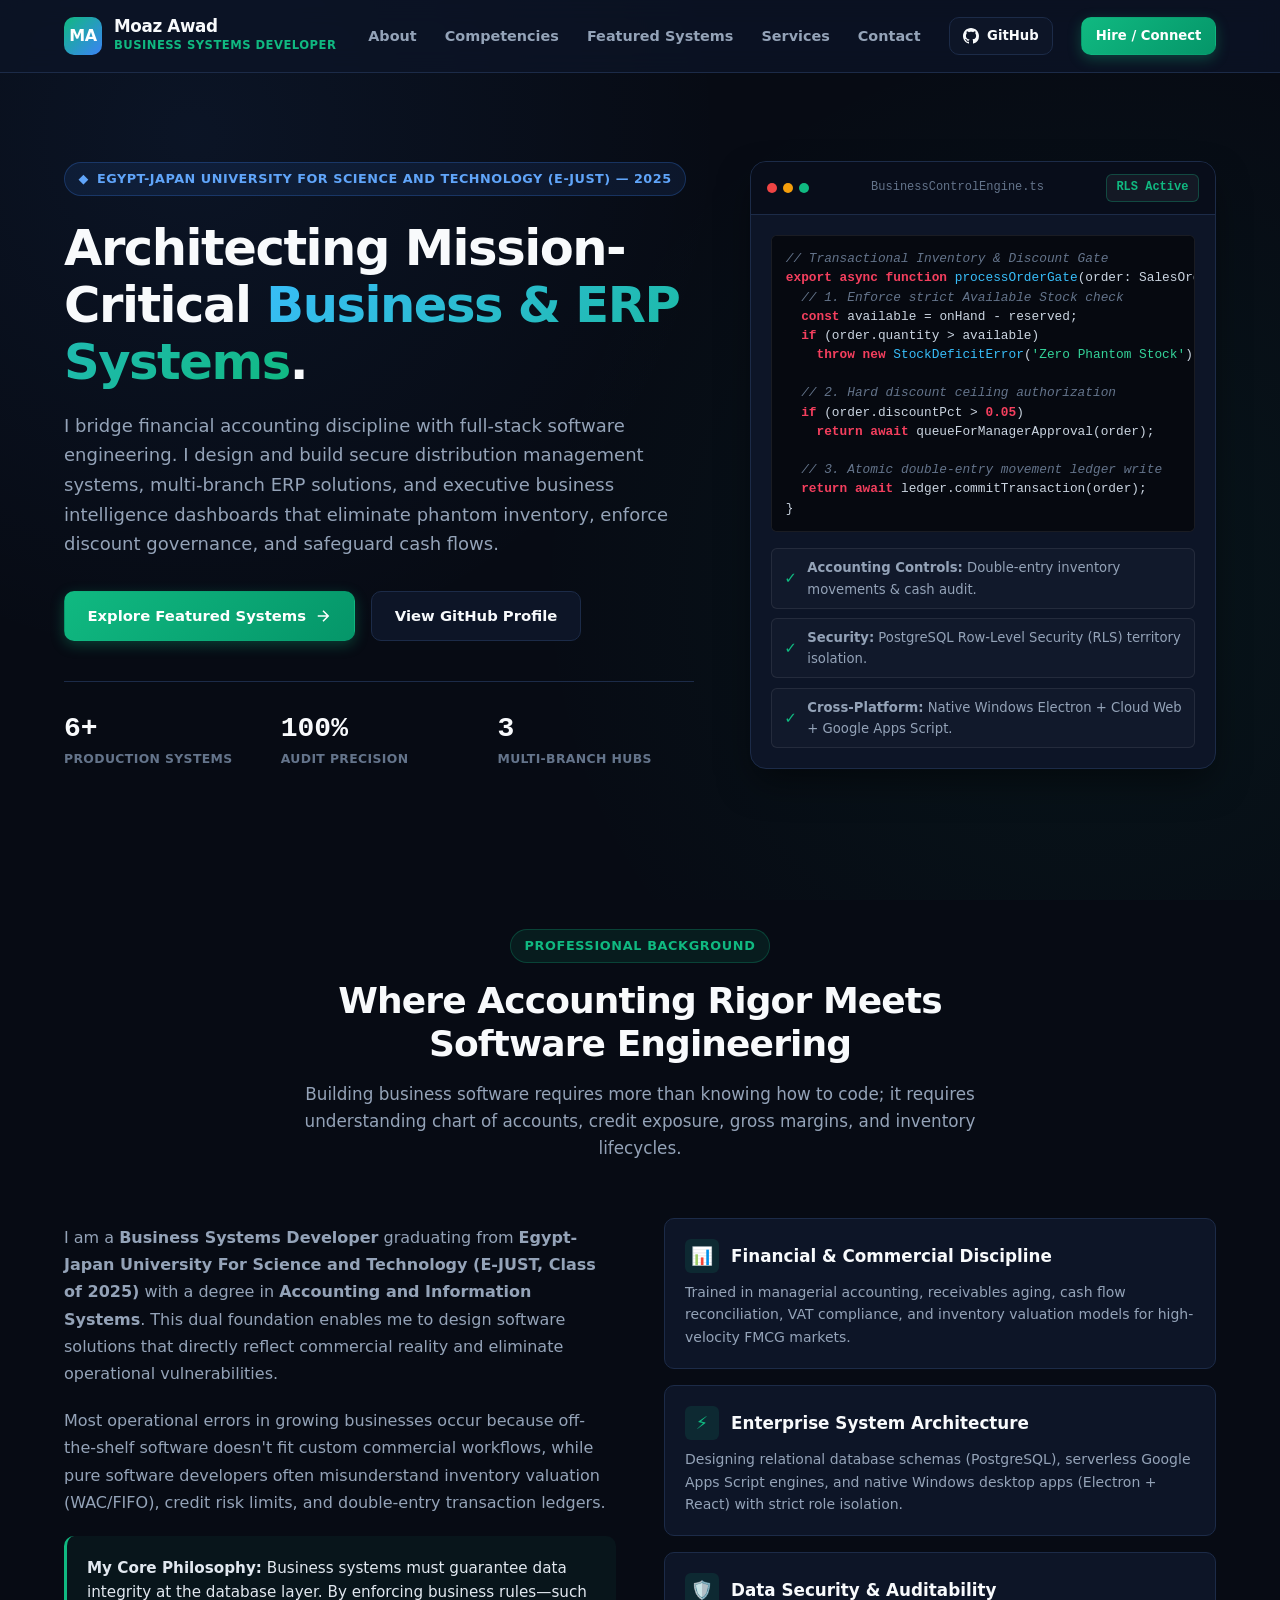
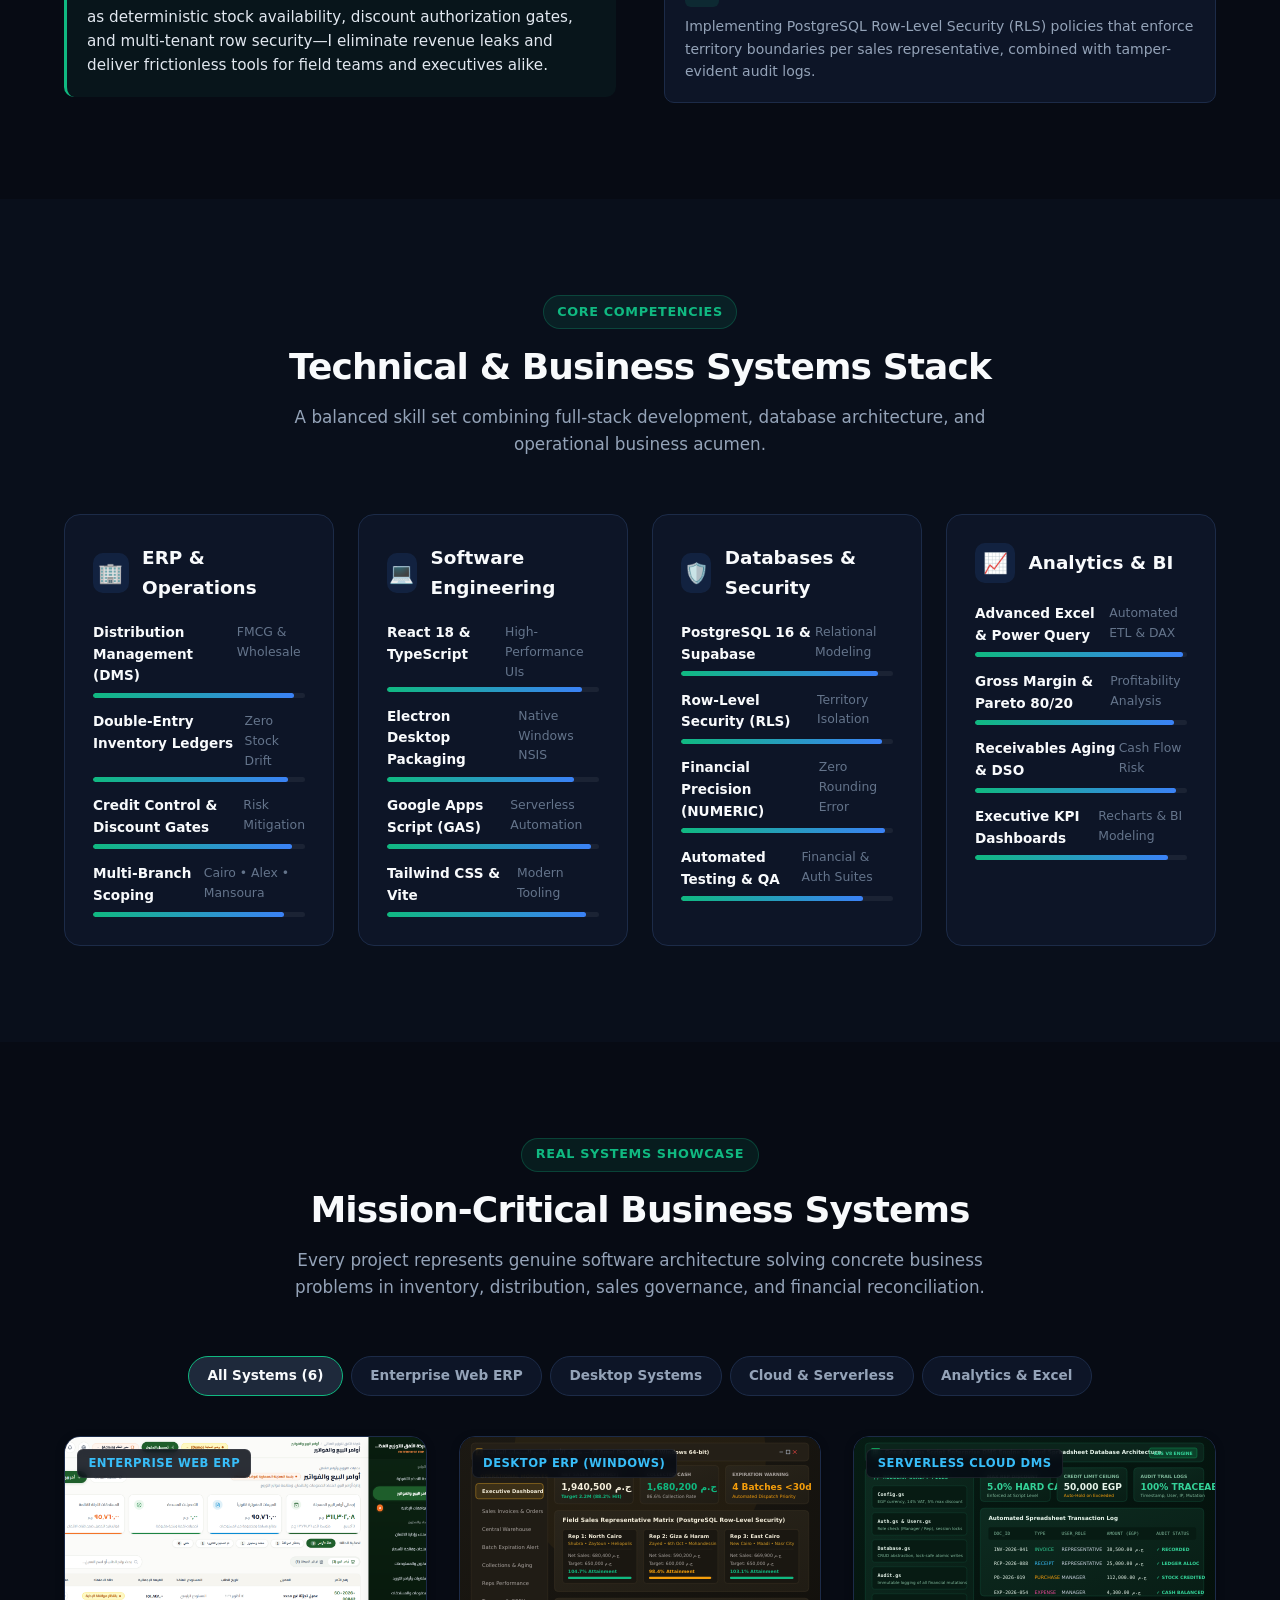
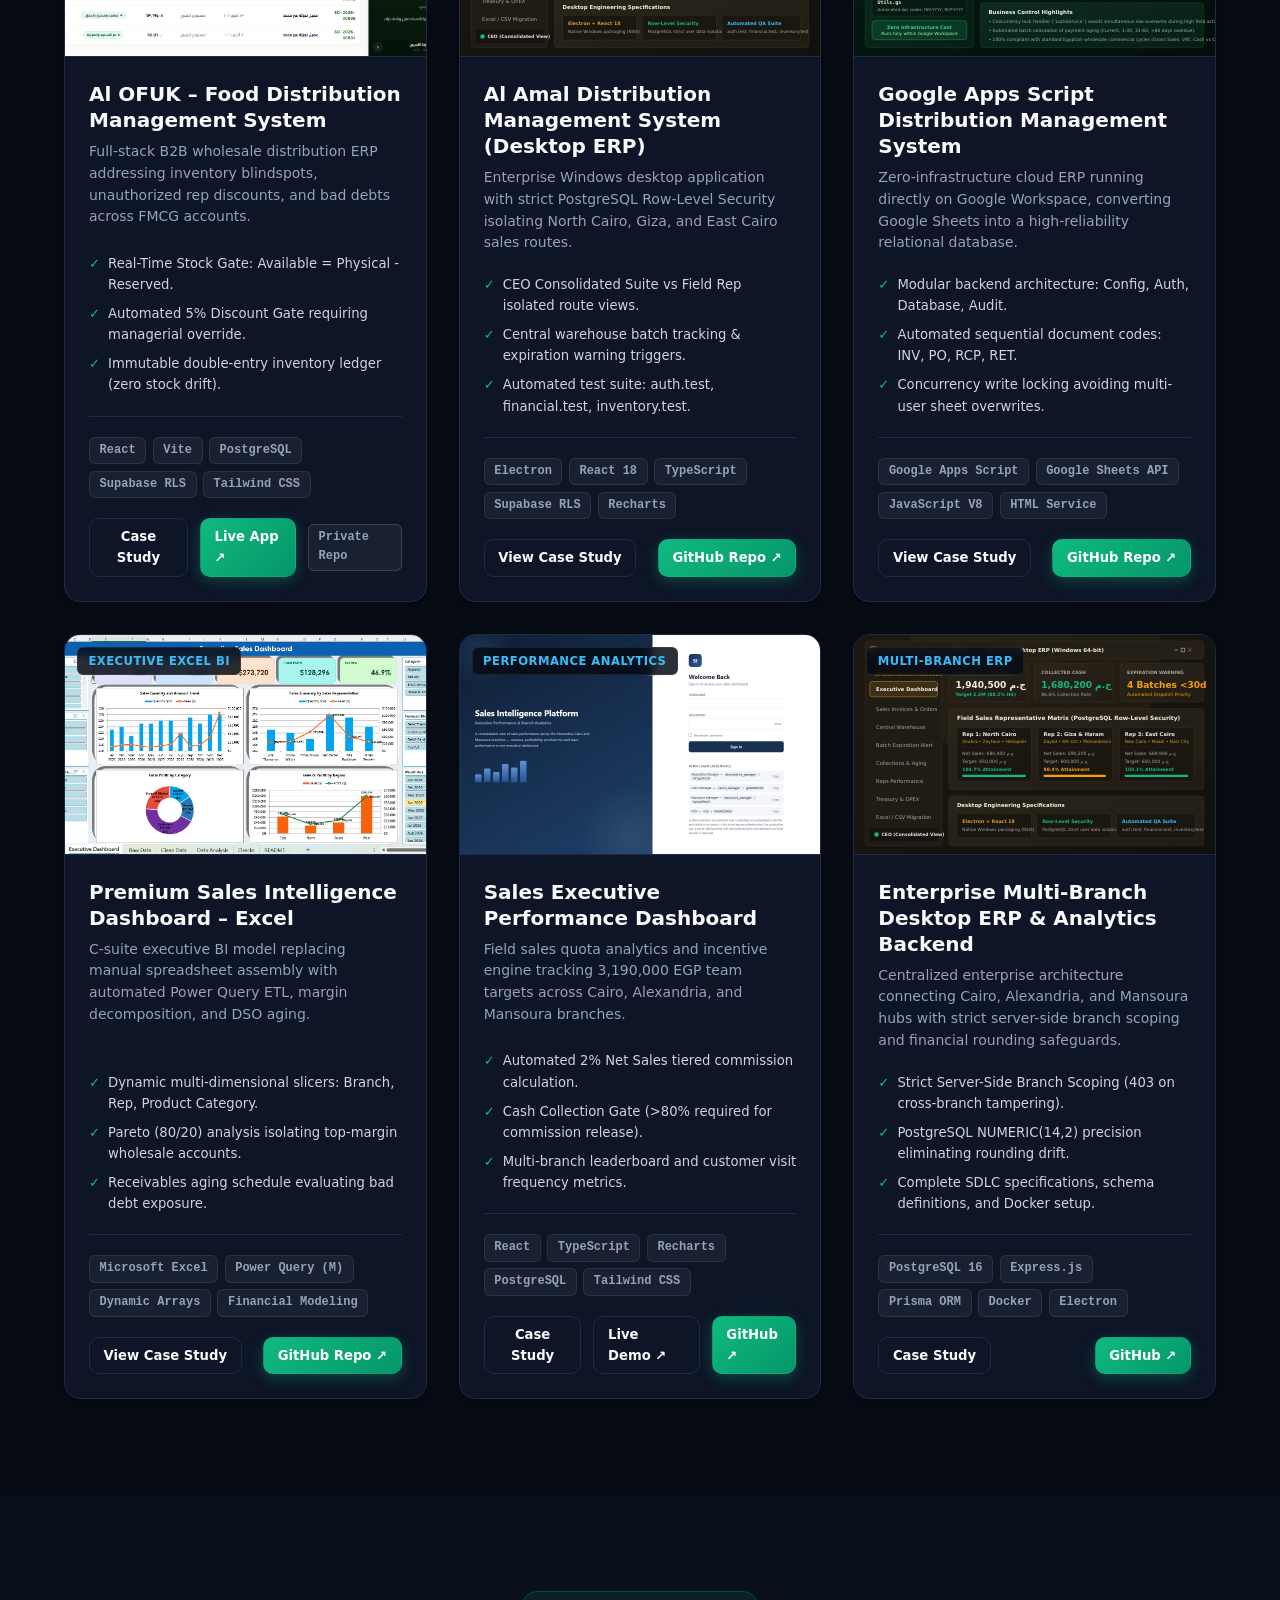
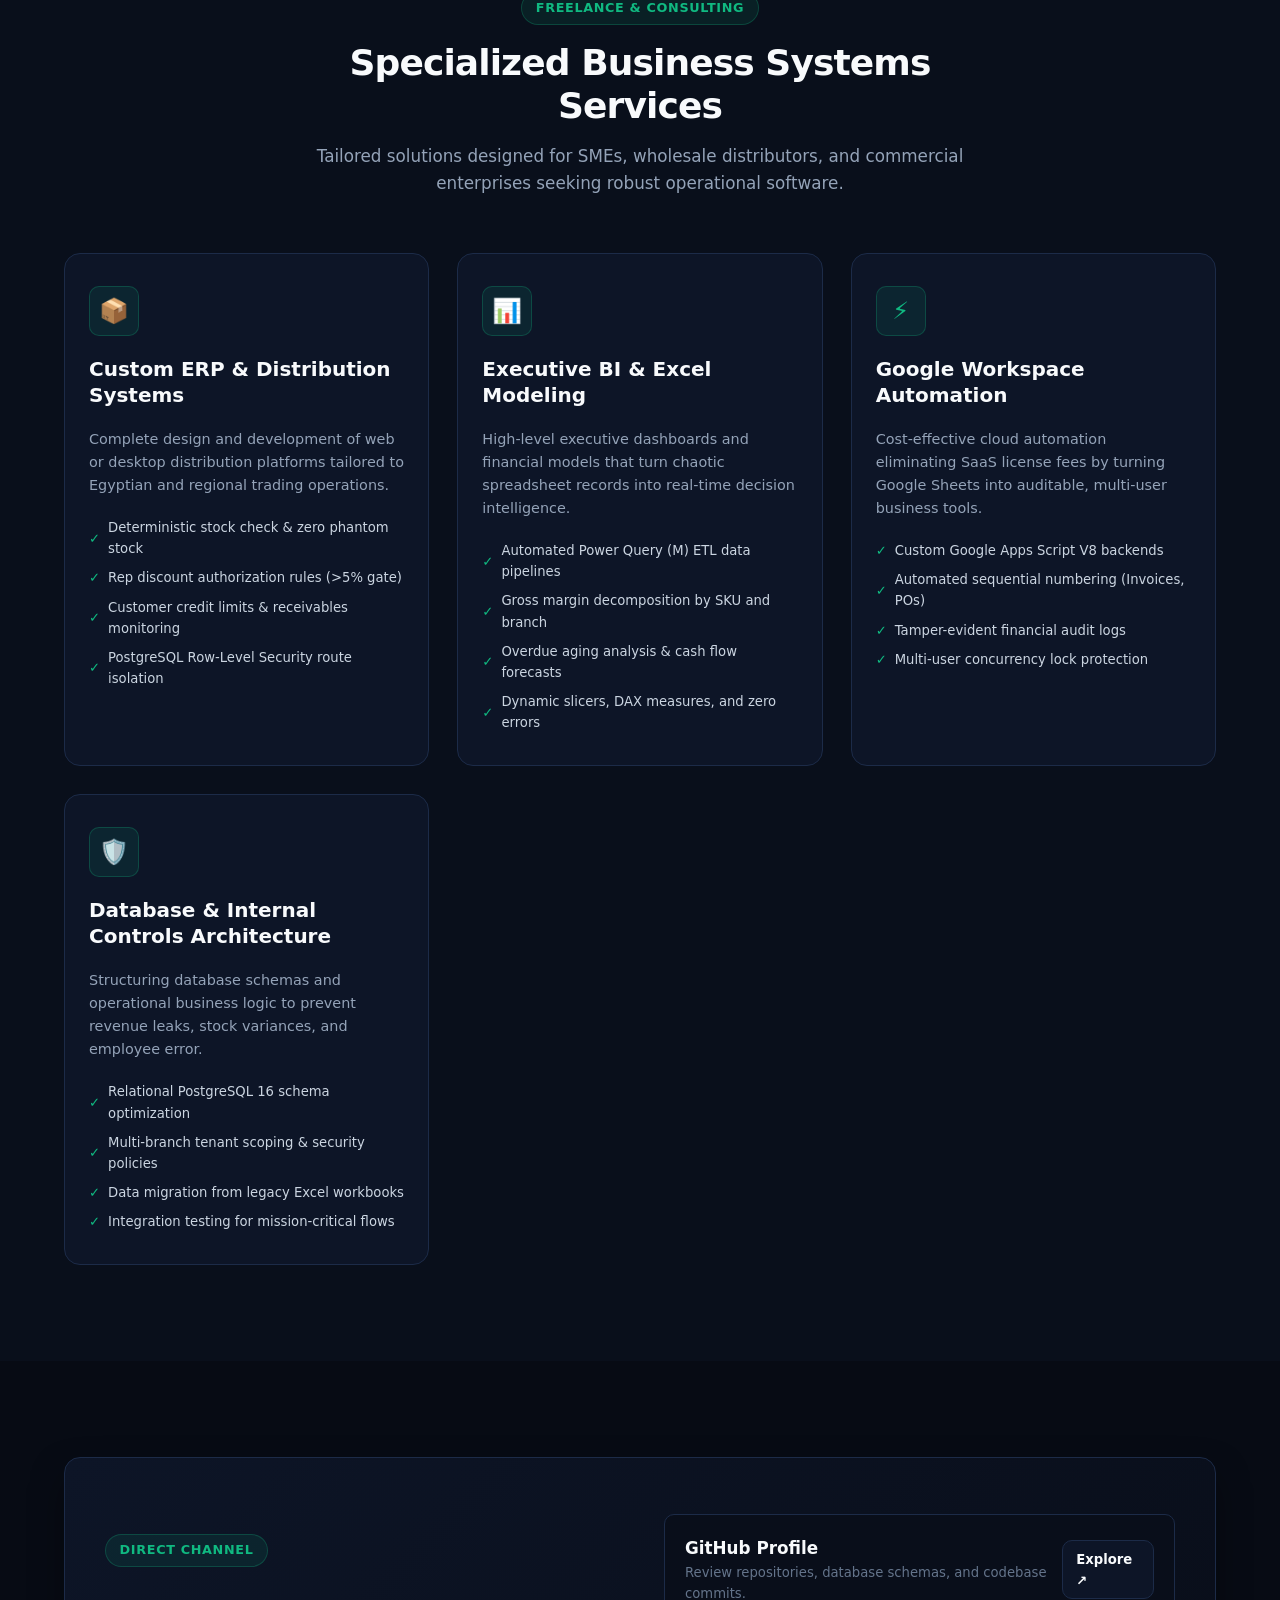
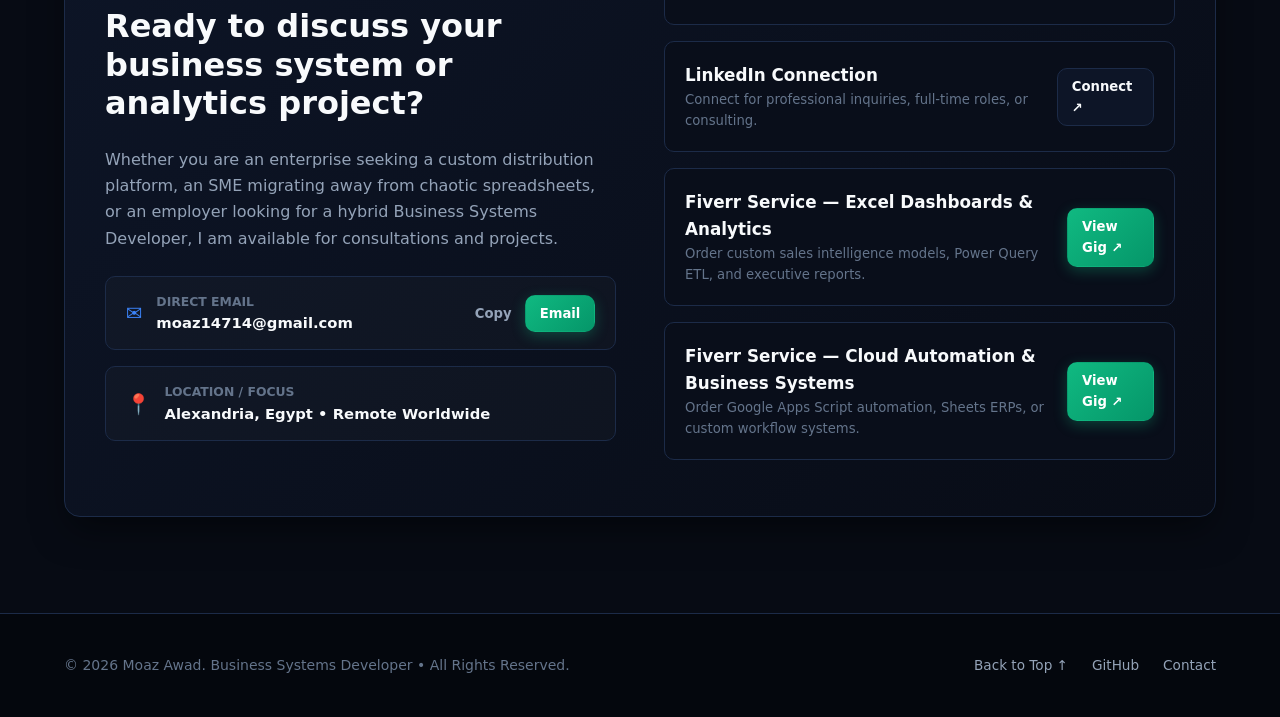
==== index.html @ c359b543 "feat: initial release of Moaz Awad professional portfolio ecosystem website" ====
<!DOCTYPE html>
<html lang="en">
<head>
  <meta charset="UTF-8">
  <meta name="viewport" content="width=device-width, initial-scale=1.0">
  <meta http-equiv="X-UA-Compatible" content="ie=edge">

  <!-- Primary Meta Tags -->
  <title>Moaz Awad — Business Systems Developer &amp; ERP Specialist</title>
  <meta name="title" content="Moaz Awad — Business Systems Developer &amp; ERP Specialist">
  <meta name="description" content="Portfolio of Moaz Awad, Business Systems Developer. Specializing in ERP architecture, distribution management systems, PostgreSQL RLS, Electron desktop apps, and executive business intelligence.">
  <meta name="keywords" content="Moaz Awad, Business Systems Developer, ERP Developer, Distribution Management System, Supabase RLS, Electron Desktop, React, TypeScript, Google Apps Script, Excel Dashboard, Business Intelligence">
  <meta name="author" content="Moaz Awad">
  <meta name="robots" content="index, follow">

  <!-- Open Graph / Facebook / LinkedIn -->
  <meta property="og:type" content="website">
  <meta property="og:url" content="https://moazawad2002.github.io/">
  <meta property="og:title" content="Moaz Awad — Business Systems Developer &amp; ERP Specialist">
  <meta property="og:description" content="Bridging accounting rigor and full-stack software engineering to architect secure, scalable business management systems.">
  <meta property="og:image" content="assets/images/al-ofok-preview.svg">

  <!-- Favicon -->
  <link rel="icon" type="image/svg+xml" href="favicon.svg">

  <!-- Stylesheet -->
  <link rel="stylesheet" href="css/style.css">
</head>
<body>

  <!-- ========================================================================
       Top Navigation Bar
       ======================================================================== -->
  <header class="site-header">
    <div class="container nav-container">
      <a href="#hero" class="brand-logo" aria-label="Moaz Awad Home">
        <div class="logo-badge">MA</div>
        <div class="brand-text">
          <span class="brand-name">Moaz Awad</span>
          <span class="brand-role">Business Systems Developer</span>
        </div>
      </a>

      <nav aria-label="Main Navigation">
        <ul class="nav-menu">
          <li><a href="#about" class="nav-link">About</a></li>
          <li><a href="#skills" class="nav-link">Competencies</a></li>
          <li><a href="#projects" class="nav-link">Featured Systems</a></li>
          <li><a href="#services" class="nav-link">Services</a></li>
          <li><a href="#contact" class="nav-link">Contact</a></li>
          <li>
            <a href="https://github.com/Moazawad2002" target="_blank" rel="noopener noreferrer" class="btn btn-secondary btn-sm">
              <svg width="16" height="16" viewBox="0 0 24 24" fill="currentColor">
                <path d="M12 0C5.37 0 0 5.37 0 12c0 5.31 3.435 9.795 8.205 11.385.6.105.825-.255.825-.57 0-.285-.015-1.23-.015-2.235-3.015.555-3.795-.735-4.035-1.41-.135-.345-.72-1.41-1.23-1.695-.42-.225-1.02-.78-.015-.795.945-.015 1.62.87 1.845 1.23 1.08 1.815 2.805 1.305 3.495.99.105-.78.42-1.305.765-1.605-2.67-.3-5.46-1.335-5.46-5.925 0-1.305.465-2.385 1.23-3.225-.12-.3-.54-1.53.12-3.18 0 0 1.005-.315 3.3 1.23.96-.27 1.98-.405 3-.405s2.04.135 3 .405c2.295-1.56 3.3-1.23 3.3-1.23.66 1.65.24 2.88.12 3.18.765.84 1.23 1.905 1.23 3.225 0 4.605-2.805 5.625-5.475 5.925.435.375.81 1.095.81 2.22 0 1.605-.015 2.895-.015 3.3 0 .315.225.69.825.57A12.02 12.02 0 0024 12c0-6.63-5.37-12-12-12z"/>
              </svg>
              GitHub
            </a>
          </li>
          <li><a href="#contact" class="btn btn-primary btn-sm">Hire / Connect</a></li>
        </ul>
      </nav>

      <button class="mobile-toggle" aria-label="Toggle navigation menu" aria-expanded="false">
        ☰
      </button>
    </div>
  </header>

  <!-- ========================================================================
       Hero Section
       ======================================================================== -->
  <section id="hero" class="hero-section">
    <div class="container hero-grid">
      <div class="hero-content">
        <div class="hero-tag">
          <span>◆</span> Egypt-Japan University For Science and Technology (E-JUST) — 2025
        </div>
        <h1 class="hero-title">
          Architecting Mission-Critical <span class="text-gradient">Business &amp; ERP Systems</span>.
        </h1>
        <p class="hero-lead">
          I bridge financial accounting discipline with full-stack software engineering. I design and build secure distribution management systems, multi-branch ERP solutions, and executive business intelligence dashboards that eliminate phantom inventory, enforce discount governance, and safeguard cash flows.
        </p>

        <div class="hero-actions">
          <a href="#projects" class="btn btn-primary">
            Explore Featured Systems
            <svg width="18" height="18" viewBox="0 0 24 24" fill="none" stroke="currentColor" stroke-width="2">
              <path d="M5 12h14M12 5l7 7-7 7"/>
            </svg>
          </a>
          <a href="https://github.com/Moazawad2002" target="_blank" rel="noopener noreferrer" class="btn btn-secondary">
            View GitHub Profile
          </a>
        </div>

        <div class="hero-stats">
          <div class="stat-item">
            <span class="stat-number">6+</span>
            <span class="stat-label">Production Systems</span>
          </div>
          <div class="stat-item">
            <span class="stat-number">100%</span>
            <span class="stat-label">Audit Precision</span>
          </div>
          <div class="stat-item">
            <span class="stat-number">3</span>
            <span class="stat-label">Multi-Branch Hubs</span>
          </div>
        </div>
      </div>

      <!-- Hero Terminal Card -->
      <div class="hero-preview-card">
        <div class="card-header-bar">
          <div class="terminal-dots">
            <div class="terminal-dot dot-red"></div>
            <div class="terminal-dot dot-yellow"></div>
            <div class="terminal-dot dot-green"></div>
          </div>
          <span class="terminal-title">BusinessControlEngine.ts</span>
          <span class="badge" style="color: #10b981; border-color: rgba(16,185,129,0.3);">RLS Active</span>
        </div>
        <div class="card-body-content">
          <pre class="code-snippet"><code><span class="token-comment">// Transactional Inventory &amp; Discount Gate</span>
<span class="token-keyword">export async function</span> <span class="token-fn">processOrderGate</span>(order: SalesOrder) {
  <span class="token-comment">// 1. Enforce strict Available Stock check</span>
  <span class="token-keyword">const</span> available = onHand - reserved;
  <span class="token-keyword">if</span> (order.quantity > available) 
    <span class="token-keyword">throw new</span> <span class="token-fn">StockDeficitError</span>(<span class="token-string">'Zero Phantom Stock'</span>);

  <span class="token-comment">// 2. Hard discount ceiling authorization</span>
  <span class="token-keyword">if</span> (order.discountPct > <span class="token-keyword">0.05</span>) 
    <span class="token-keyword">return await</span> queueForManagerApproval(order);

  <span class="token-comment">// 3. Atomic double-entry movement ledger write</span>
  <span class="token-keyword">return await</span> ledger.commitTransaction(order);
}</code></pre>

          <div class="preview-features-list">
            <div class="feature-pill">
              <span class="feature-pill-icon">✓</span>
              <span><strong>Accounting Controls:</strong> Double-entry inventory movements &amp; cash audit.</span>
            </div>
            <div class="feature-pill">
              <span class="feature-pill-icon">✓</span>
              <span><strong>Security:</strong> PostgreSQL Row-Level Security (RLS) territory isolation.</span>
            </div>
            <div class="feature-pill">
              <span class="feature-pill-icon">✓</span>
              <span><strong>Cross-Platform:</strong> Native Windows Electron + Cloud Web + Google Apps Script.</span>
            </div>
          </div>
        </div>
      </div>
    </div>
  </section>

  <!-- ========================================================================
       About Me Section
       ======================================================================== -->
  <section id="about" class="section">
    <div class="container">
      <div class="section-header">
        <span class="section-tag">Professional Background</span>
        <h2 class="section-title">Where Accounting Rigor Meets Software Engineering</h2>
        <p class="section-subtitle">
          Building business software requires more than knowing how to code; it requires understanding chart of accounts, credit exposure, gross margins, and inventory lifecycles.
        </p>
      </div>

      <div class="about-grid">
        <div class="about-narrative">
          <p class="about-paragraph">
            I am a <strong>Business Systems Developer</strong> graduating from <strong>Egypt-Japan University For Science and Technology (E-JUST, Class of 2025)</strong> with a degree in <strong>Accounting and Information Systems</strong>. This dual foundation enables me to design software solutions that directly reflect commercial reality and eliminate operational vulnerabilities.
          </p>
          <p class="about-paragraph">
            Most operational errors in growing businesses occur because off-the-shelf software doesn't fit custom commercial workflows, while pure software developers often misunderstand inventory valuation (WAC/FIFO), credit risk limits, and double-entry transaction ledgers.
          </p>
          <div class="about-highlight-box">
            <strong>My Core Philosophy:</strong> Business systems must guarantee data integrity at the database layer. By enforcing business rules—such as deterministic stock availability, discount authorization gates, and multi-tenant row security—I eliminate revenue leaks and deliver frictionless tools for field teams and executives alike.
          </div>
        </div>

        <div class="about-pillars">
          <div class="pillar-card">
            <div class="pillar-head">
              <div class="pillar-icon-box">📊</div>
              <h3 class="pillar-title">Financial &amp; Commercial Discipline</h3>
            </div>
            <p class="pillar-desc">
              Trained in managerial accounting, receivables aging, cash flow reconciliation, VAT compliance, and inventory valuation models for high-velocity FMCG markets.
            </p>
          </div>

          <div class="pillar-card">
            <div class="pillar-head">
              <div class="pillar-icon-box">⚡</div>
              <h3 class="pillar-title">Enterprise System Architecture</h3>
            </div>
            <p class="pillar-desc">
              Designing relational database schemas (PostgreSQL), serverless Google Apps Script engines, and native Windows desktop apps (Electron + React) with strict role isolation.
            </p>
          </div>

          <div class="pillar-card">
            <div class="pillar-head">
              <div class="pillar-icon-box">🛡️</div>
              <h3 class="pillar-title">Data Security &amp; Auditability</h3>
            </div>
            <p class="pillar-desc">
              Implementing PostgreSQL Row-Level Security (RLS) policies that enforce territory boundaries per sales representative, combined with tamper-evident audit logs.
            </p>
          </div>
        </div>
      </div>
    </div>
  </section>

  <!-- ========================================================================
       Skills & Competencies Section
       ======================================================================== -->
  <section id="skills" class="section" style="background: rgba(13, 21, 39, 0.4);">
    <div class="container">
      <div class="section-header">
        <span class="section-tag">Core Competencies</span>
        <h2 class="section-title">Technical &amp; Business Systems Stack</h2>
        <p class="section-subtitle">
          A balanced skill set combining full-stack development, database architecture, and operational business acumen.
        </p>
      </div>

      <div class="skills-grid">
        <!-- Pillar 1: ERP & Business Systems -->
        <div class="skill-category-card">
          <div class="category-header">
            <div class="category-icon">🏢</div>
            <h3 class="category-title">ERP &amp; Operations</h3>
          </div>
          <div class="skill-items-list">
            <div class="skill-item">
              <div class="skill-info">
                <span class="skill-name">Distribution Management (DMS)</span>
                <span class="skill-context">FMCG &amp; Wholesale</span>
              </div>
              <div class="skill-bar-track"><div class="skill-bar-fill" style="width: 95%;"></div></div>
            </div>
            <div class="skill-item">
              <div class="skill-info">
                <span class="skill-name">Double-Entry Inventory Ledgers</span>
                <span class="skill-context">Zero Stock Drift</span>
              </div>
              <div class="skill-bar-track"><div class="skill-bar-fill" style="width: 92%;"></div></div>
            </div>
            <div class="skill-item">
              <div class="skill-info">
                <span class="skill-name">Credit Control &amp; Discount Gates</span>
                <span class="skill-context">Risk Mitigation</span>
              </div>
              <div class="skill-bar-track"><div class="skill-bar-fill" style="width: 94%;"></div></div>
            </div>
            <div class="skill-item">
              <div class="skill-info">
                <span class="skill-name">Multi-Branch Scoping</span>
                <span class="skill-context">Cairo • Alex • Mansoura</span>
              </div>
              <div class="skill-bar-track"><div class="skill-bar-fill" style="width: 90%;"></div></div>
            </div>
          </div>
        </div>

        <!-- Pillar 2: Software Engineering -->
        <div class="skill-category-card">
          <div class="category-header">
            <div class="category-icon">💻</div>
            <h3 class="category-title">Software Engineering</h3>
          </div>
          <div class="skill-items-list">
            <div class="skill-item">
              <div class="skill-info">
                <span class="skill-name">React 18 &amp; TypeScript</span>
                <span class="skill-context">High-Performance UIs</span>
              </div>
              <div class="skill-bar-track"><div class="skill-bar-fill" style="width: 92%;"></div></div>
            </div>
            <div class="skill-item">
              <div class="skill-info">
                <span class="skill-name">Electron Desktop Packaging</span>
                <span class="skill-context">Native Windows NSIS</span>
              </div>
              <div class="skill-bar-track"><div class="skill-bar-fill" style="width: 88%;"></div></div>
            </div>
            <div class="skill-item">
              <div class="skill-info">
                <span class="skill-name">Google Apps Script (GAS)</span>
                <span class="skill-context">Serverless Automation</span>
              </div>
              <div class="skill-bar-track"><div class="skill-bar-fill" style="width: 96%;"></div></div>
            </div>
            <div class="skill-item">
              <div class="skill-info">
                <span class="skill-name">Tailwind CSS &amp; Vite</span>
                <span class="skill-context">Modern Tooling</span>
              </div>
              <div class="skill-bar-track"><div class="skill-bar-fill" style="width: 94%;"></div></div>
            </div>
          </div>
        </div>

        <!-- Pillar 3: Databases & Security -->
        <div class="skill-category-card">
          <div class="category-header">
            <div class="category-icon">🛡️</div>
            <h3 class="category-title">Databases &amp; Security</h3>
          </div>
          <div class="skill-items-list">
            <div class="skill-item">
              <div class="skill-info">
                <span class="skill-name">PostgreSQL 16 &amp; Supabase</span>
                <span class="skill-context">Relational Modeling</span>
              </div>
              <div class="skill-bar-track"><div class="skill-bar-fill" style="width: 93%;"></div></div>
            </div>
            <div class="skill-item">
              <div class="skill-info">
                <span class="skill-name">Row-Level Security (RLS)</span>
                <span class="skill-context">Territory Isolation</span>
              </div>
              <div class="skill-bar-track"><div class="skill-bar-fill" style="width: 95%;"></div></div>
            </div>
            <div class="skill-item">
              <div class="skill-info">
                <span class="skill-name">Financial Precision (NUMERIC)</span>
                <span class="skill-context">Zero Rounding Error</span>
              </div>
              <div class="skill-bar-track"><div class="skill-bar-fill" style="width: 96%;"></div></div>
            </div>
            <div class="skill-item">
              <div class="skill-info">
                <span class="skill-name">Automated Testing &amp; QA</span>
                <span class="skill-context">Financial &amp; Auth Suites</span>
              </div>
              <div class="skill-bar-track"><div class="skill-bar-fill" style="width: 86%;"></div></div>
            </div>
          </div>
        </div>

        <!-- Pillar 4: Analytics & Intelligence -->
        <div class="skill-category-card">
          <div class="category-header">
            <div class="category-icon">📈</div>
            <h3 class="category-title">Analytics &amp; BI</h3>
          </div>
          <div class="skill-items-list">
            <div class="skill-item">
              <div class="skill-info">
                <span class="skill-name">Advanced Excel &amp; Power Query</span>
                <span class="skill-context">Automated ETL &amp; DAX</span>
              </div>
              <div class="skill-bar-track"><div class="skill-bar-fill" style="width: 98%;"></div></div>
            </div>
            <div class="skill-item">
              <div class="skill-info">
                <span class="skill-name">Gross Margin &amp; Pareto 80/20</span>
                <span class="skill-context">Profitability Analysis</span>
              </div>
              <div class="skill-bar-track"><div class="skill-bar-fill" style="width: 94%;"></div></div>
            </div>
            <div class="skill-item">
              <div class="skill-info">
                <span class="skill-name">Receivables Aging &amp; DSO</span>
                <span class="skill-context">Cash Flow Risk</span>
              </div>
              <div class="skill-bar-track"><div class="skill-bar-fill" style="width: 95%;"></div></div>
            </div>
            <div class="skill-item">
              <div class="skill-info">
                <span class="skill-name">Executive KPI Dashboards</span>
                <span class="skill-context">Recharts &amp; BI Modeling</span>
              </div>
              <div class="skill-bar-track"><div class="skill-bar-fill" style="width: 91%;"></div></div>
            </div>
          </div>
        </div>
      </div>
    </div>
  </section>

  <!-- ========================================================================
       Featured Projects Section
       ======================================================================== -->
  <section id="projects" class="section">
    <div class="container">
      <div class="section-header">
        <span class="section-tag">Real Systems Showcase</span>
        <h2 class="section-title">Mission-Critical Business Systems</h2>
        <p class="section-subtitle">
          Every project represents genuine software architecture solving concrete business problems in inventory, distribution, sales governance, and financial reconciliation.
        </p>
      </div>

      <!-- Filter Tabs -->
      <div class="project-filter-tabs">
        <button class="filter-tab active" data-filter="all">All Systems (6)</button>
        <button class="filter-tab" data-filter="erp">Enterprise Web ERP</button>
        <button class="filter-tab" data-filter="desktop">Desktop Systems</button>
        <button class="filter-tab" data-filter="cloud">Cloud &amp; Serverless</button>
        <button class="filter-tab" data-filter="analytics">Analytics &amp; Excel</button>
      </div>

      <!-- Projects Grid -->
      <div class="projects-grid">

        <!-- Project 1: Al OFUK -->
        <article class="project-card" data-category="erp">
          <div class="project-thumbnail-wrapper">
            <img src="assets/images/al-ofok-screenshot.png" alt="Al OFUK Food Distribution Management System" class="project-thumbnail" loading="lazy">
            <span class="project-type-tag">Enterprise Web ERP</span>
          </div>
          <div class="project-body">
            <h3 class="project-title">Al OFUK – Food Distribution Management System</h3>
            <p class="project-purpose">
              Full-stack B2B wholesale distribution ERP addressing inventory blindspots, unauthorized rep discounts, and bad debts across FMCG accounts.
            </p>
            <div class="project-specs">
              <div class="spec-line"><span class="spec-bullet">✓</span> Real-Time Stock Gate: Available = Physical - Reserved.</div>
              <div class="spec-line"><span class="spec-bullet">✓</span> Automated 5% Discount Gate requiring managerial override.</div>
              <div class="spec-line"><span class="spec-bullet">✓</span> Immutable double-entry inventory ledger (zero stock drift).</div>
            </div>
            <div class="project-tech-stack">
              <span class="badge">React</span>
              <span class="badge">Vite</span>
              <span class="badge">PostgreSQL</span>
              <span class="badge">Supabase RLS</span>
              <span class="badge">Tailwind CSS</span>
            </div>
            <div class="project-footer-actions">
              <button class="btn btn-secondary btn-sm" data-project-id="al-ofok">
                Case Study
              </button>
              <a href="https://al-ofok-food-distribution.vercel.app/" target="_blank" rel="noopener noreferrer" class="btn btn-primary btn-sm">
                Live App ↗
              </a>
              <span class="badge" style="color: #94a3b8; border-color: rgba(255,255,255,0.15);" title="Confidential Client Codebase (Private)">
                Private Repo
              </span>
            </div>
          </div>
        </article>

        <!-- Project 2: Al Amal Desktop ERP -->
        <article class="project-card" data-category="desktop">
          <div class="project-thumbnail-wrapper">
            <img src="assets/images/al-amal-preview.svg" alt="Al Amal Distribution Management Desktop Application" class="project-thumbnail" loading="lazy">
            <span class="project-type-tag">Desktop ERP (Windows)</span>
          </div>
          <div class="project-body">
            <h3 class="project-title">Al Amal Distribution Management System (Desktop ERP)</h3>
            <p class="project-purpose">
              Enterprise Windows desktop application with strict PostgreSQL Row-Level Security isolating North Cairo, Giza, and East Cairo sales routes.
            </p>
            <div class="project-specs">
              <div class="spec-line"><span class="spec-bullet">✓</span> CEO Consolidated Suite vs Field Rep isolated route views.</div>
              <div class="spec-line"><span class="spec-bullet">✓</span> Central warehouse batch tracking &amp; expiration warning triggers.</div>
              <div class="spec-line"><span class="spec-bullet">✓</span> Automated test suite: auth.test, financial.test, inventory.test.</div>
            </div>
            <div class="project-tech-stack">
              <span class="badge">Electron</span>
              <span class="badge">React 18</span>
              <span class="badge">TypeScript</span>
              <span class="badge">Supabase RLS</span>
              <span class="badge">Recharts</span>
            </div>
            <div class="project-footer-actions">
              <button class="btn btn-secondary btn-sm" data-project-id="al-amal-desktop">
                View Case Study
              </button>
              <a href="https://github.com/Moazawad2002/al-amal-desktop" target="_blank" rel="noopener noreferrer" class="btn btn-primary btn-sm">
                GitHub Repo ↗
              </a>
            </div>
          </div>
        </article>

        <!-- Project 3: Google Apps Script DMS -->
        <article class="project-card" data-category="cloud">
          <div class="project-thumbnail-wrapper">
            <img src="assets/images/al-amal-dms-preview.svg" alt="Google Apps Script Distribution Management System" class="project-thumbnail" loading="lazy">
            <span class="project-type-tag">Serverless Cloud DMS</span>
          </div>
          <div class="project-body">
            <h3 class="project-title">Google Apps Script Distribution Management System</h3>
            <p class="project-purpose">
              Zero-infrastructure cloud ERP running directly on Google Workspace, converting Google Sheets into a high-reliability relational database.
            </p>
            <div class="project-specs">
              <div class="spec-line"><span class="spec-bullet">✓</span> Modular backend architecture: Config, Auth, Database, Audit.</div>
              <div class="spec-line"><span class="spec-bullet">✓</span> Automated sequential document codes: INV, PO, RCP, RET.</div>
              <div class="spec-line"><span class="spec-bullet">✓</span> Concurrency write locking avoiding multi-user sheet overwrites.</div>
            </div>
            <div class="project-tech-stack">
              <span class="badge">Google Apps Script</span>
              <span class="badge">Google Sheets API</span>
              <span class="badge">JavaScript V8</span>
              <span class="badge">HTML Service</span>
            </div>
            <div class="project-footer-actions">
              <button class="btn btn-secondary btn-sm" data-project-id="al-amal-dms">
                View Case Study
              </button>
              <a href="https://github.com/Moazawad2002/al-amal-dms" target="_blank" rel="noopener noreferrer" class="btn btn-primary btn-sm">
                GitHub Repo ↗
              </a>
            </div>
          </div>
        </article>

        <!-- Project 4: Premium Sales Intelligence Dashboard -->
        <article class="project-card" data-category="analytics">
          <div class="project-thumbnail-wrapper">
            <img src="assets/images/project1-screenshot.png" alt="Premium Sales Intelligence Dashboard Excel" class="project-thumbnail" loading="lazy">
            <span class="project-type-tag">Executive Excel BI</span>
          </div>
          <div class="project-body">
            <h3 class="project-title">Premium Sales Intelligence Dashboard – Excel</h3>
            <p class="project-purpose">
              C-suite executive BI model replacing manual spreadsheet assembly with automated Power Query ETL, margin decomposition, and DSO aging.
            </p>
            <div class="project-specs">
              <div class="spec-line"><span class="spec-bullet">✓</span> Dynamic multi-dimensional slicers: Branch, Rep, Product Category.</div>
              <div class="spec-line"><span class="spec-bullet">✓</span> Pareto (80/20) analysis isolating top-margin wholesale accounts.</div>
              <div class="spec-line"><span class="spec-bullet">✓</span> Receivables aging schedule evaluating bad debt exposure.</div>
            </div>
            <div class="project-tech-stack">
              <span class="badge">Microsoft Excel</span>
              <span class="badge">Power Query (M)</span>
              <span class="badge">Dynamic Arrays</span>
              <span class="badge">Financial Modeling</span>
            </div>
            <div class="project-footer-actions">
              <button class="btn btn-secondary btn-sm" data-project-id="sales-intelligence">
                View Case Study
              </button>
              <a href="https://github.com/Moazawad2002/premium-sales-intelligence-dashboard" target="_blank" rel="noopener noreferrer" class="btn btn-primary btn-sm">
                GitHub Repo ↗
              </a>
            </div>
          </div>
        </article>

        <!-- Project 5: Sales Executive Performance Dashboard -->
        <article class="project-card" data-category="analytics">
          <div class="project-thumbnail-wrapper">
            <img src="assets/images/project5-screenshot.png" alt="Sales Executive Performance Dashboard" class="project-thumbnail" loading="lazy">
            <span class="project-type-tag">Performance Analytics</span>
          </div>
          <div class="project-body">
            <h3 class="project-title">Sales Executive Performance Dashboard</h3>
            <p class="project-purpose">
              Field sales quota analytics and incentive engine tracking 3,190,000 EGP team targets across Cairo, Alexandria, and Mansoura branches.
            </p>
            <div class="project-specs">
              <div class="spec-line"><span class="spec-bullet">✓</span> Automated 2% Net Sales tiered commission calculation.</div>
              <div class="spec-line"><span class="spec-bullet">✓</span> Cash Collection Gate (>80% required for commission release).</div>
              <div class="spec-line"><span class="spec-bullet">✓</span> Multi-branch leaderboard and customer visit frequency metrics.</div>
            </div>
            <div class="project-tech-stack">
              <span class="badge">React</span>
              <span class="badge">TypeScript</span>
              <span class="badge">Recharts</span>
              <span class="badge">PostgreSQL</span>
              <span class="badge">Tailwind CSS</span>
            </div>
            <div class="project-footer-actions">
              <button class="btn btn-secondary btn-sm" data-project-id="sales-executive">
                Case Study
              </button>
              <a href="https://moazawad2002.github.io/sales-executive-dashboard/" target="_blank" rel="noopener noreferrer" class="btn btn-secondary btn-sm">
                Live Demo ↗
              </a>
              <a href="https://github.com/Moazawad2002/sales-executive-dashboard" target="_blank" rel="noopener noreferrer" class="btn btn-primary btn-sm">
                GitHub ↗
              </a>
            </div>
          </div>
        </article>

        <!-- Project 6: Egypt Multi-Branch Enterprise ERP -->
        <article class="project-card" data-category="desktop">
          <div class="project-thumbnail-wrapper">
            <img src="assets/images/al-amal-preview.svg" alt="Enterprise Multi-Branch Desktop ERP" class="project-thumbnail" loading="lazy">
            <span class="project-type-tag">Multi-Branch ERP</span>
          </div>
          <div class="project-body">
            <h3 class="project-title">Enterprise Multi-Branch Desktop ERP &amp; Analytics Backend</h3>
            <p class="project-purpose">
              Centralized enterprise architecture connecting Cairo, Alexandria, and Mansoura hubs with strict server-side branch scoping and financial rounding safeguards.
            </p>
            <div class="project-specs">
              <div class="spec-line"><span class="spec-bullet">✓</span> Strict Server-Side Branch Scoping (403 on cross-branch tampering).</div>
              <div class="spec-line"><span class="spec-bullet">✓</span> PostgreSQL NUMERIC(14,2) precision eliminating rounding drift.</div>
              <div class="spec-line"><span class="spec-bullet">✓</span> Complete SDLC specifications, schema definitions, and Docker setup.</div>
            </div>
            <div class="project-tech-stack">
              <span class="badge">PostgreSQL 16</span>
              <span class="badge">Express.js</span>
              <span class="badge">Prisma ORM</span>
              <span class="badge">Docker</span>
              <span class="badge">Electron</span>
            </div>
            <div class="project-footer-actions">
              <button class="btn btn-secondary btn-sm" data-project-id="egypt-erp">
                Case Study
              </button>
              <a href="https://github.com/Moazawad2002/egypt-distribution-erp" target="_blank" rel="noopener noreferrer" class="btn btn-primary btn-sm">
                GitHub ↗
              </a>
            </div>
          </div>
        </article>

      </div>
    </div>
  </section>

  <!-- ========================================================================
       Services Section
       ======================================================================== -->
  <section id="services" class="section" style="background: rgba(13, 21, 39, 0.4);">
    <div class="container">
      <div class="section-header">
        <span class="section-tag">Freelance &amp; Consulting</span>
        <h2 class="section-title">Specialized Business Systems Services</h2>
        <p class="section-subtitle">
          Tailored solutions designed for SMEs, wholesale distributors, and commercial enterprises seeking robust operational software.
        </p>
      </div>

      <div class="services-grid">
        <!-- Service 1 -->
        <div class="service-card">
          <div class="service-icon-box">📦</div>
          <h3 class="service-title">Custom ERP &amp; Distribution Systems</h3>
          <p class="service-desc">
            Complete design and development of web or desktop distribution platforms tailored to Egyptian and regional trading operations.
          </p>
          <ul class="service-deliverables">
            <li class="deliverable-item"><span class="deliverable-check">✓</span> Deterministic stock check &amp; zero phantom stock</li>
            <li class="deliverable-item"><span class="deliverable-check">✓</span> Rep discount authorization rules (>5% gate)</li>
            <li class="deliverable-item"><span class="deliverable-check">✓</span> Customer credit limits &amp; receivables monitoring</li>
            <li class="deliverable-item"><span class="deliverable-check">✓</span> PostgreSQL Row-Level Security route isolation</li>
          </ul>
        </div>

        <!-- Service 2 -->
        <div class="service-card">
          <div class="service-icon-box">📊</div>
          <h3 class="service-title">Executive BI &amp; Excel Modeling</h3>
          <p class="service-desc">
            High-level executive dashboards and financial models that turn chaotic spreadsheet records into real-time decision intelligence.
          </p>
          <ul class="service-deliverables">
            <li class="deliverable-item"><span class="deliverable-check">✓</span> Automated Power Query (M) ETL data pipelines</li>
            <li class="deliverable-item"><span class="deliverable-check">✓</span> Gross margin decomposition by SKU and branch</li>
            <li class="deliverable-item"><span class="deliverable-check">✓</span> Overdue aging analysis &amp; cash flow forecasts</li>
            <li class="deliverable-item"><span class="deliverable-check">✓</span> Dynamic slicers, DAX measures, and zero errors</li>
          </ul>
        </div>

        <!-- Service 3 -->
        <div class="service-card">
          <div class="service-icon-box">⚡</div>
          <h3 class="service-title">Google Workspace Automation</h3>
          <p class="service-desc">
            Cost-effective cloud automation eliminating SaaS license fees by turning Google Sheets into auditable, multi-user business tools.
          </p>
          <ul class="service-deliverables">
            <li class="deliverable-item"><span class="deliverable-check">✓</span> Custom Google Apps Script V8 backends</li>
            <li class="deliverable-item"><span class="deliverable-check">✓</span> Automated sequential numbering (Invoices, POs)</li>
            <li class="deliverable-item"><span class="deliverable-check">✓</span> Tamper-evident financial audit logs</li>
            <li class="deliverable-item"><span class="deliverable-check">✓</span> Multi-user concurrency lock protection</li>
          </ul>
        </div>

        <!-- Service 4 -->
        <div class="service-card">
          <div class="service-icon-box">🛡️</div>
          <h3 class="service-title">Database &amp; Internal Controls Architecture</h3>
          <p class="service-desc">
            Structuring database schemas and operational business logic to prevent revenue leaks, stock variances, and employee error.
          </p>
          <ul class="service-deliverables">
            <li class="deliverable-item"><span class="deliverable-check">✓</span> Relational PostgreSQL 16 schema optimization</li>
            <li class="deliverable-item"><span class="deliverable-check">✓</span> Multi-branch tenant scoping &amp; security policies</li>
            <li class="deliverable-item"><span class="deliverable-check">✓</span> Data migration from legacy Excel workbooks</li>
            <li class="deliverable-item"><span class="deliverable-check">✓</span> Integration testing for mission-critical flows</li>
          </ul>
        </div>
      </div>
    </div>
  </section>

  <!-- ========================================================================
       Contact & Action Section
       ======================================================================== -->
  <section id="contact" class="section">
    <div class="container">
      <div class="contact-card-wrapper">
        <div class="contact-grid">
          <div class="contact-info-col">
            <span class="section-tag" style="align-self: flex-start;">Direct Channel</span>
            <h2 class="contact-headline">Ready to discuss your business system or analytics project?</h2>
            <p class="contact-text">
              Whether you are an enterprise seeking a custom distribution platform, an SME migrating away from chaotic spreadsheets, or an employer looking for a hybrid Business Systems Developer, I am available for consultations and projects.
            </p>

            <div class="contact-methods">
              <div class="contact-method-card">
                <div class="method-details">
                  <span class="method-icon">✉</span>
                  <div>
                    <div class="method-label">Direct Email</div>
                    <div class="method-value">moaz14714@gmail.com</div>
                  </div>
                </div>
                <div style="display: flex; gap: 0.5rem;">
                  <button class="btn btn-secondary btn-sm copy-btn" data-copy="moaz14714@gmail.com" title="Copy email">Copy</button>
                  <a href="mailto:moaz14714@gmail.com" class="btn btn-primary btn-sm">Email</a>
                </div>
              </div>

              <div class="contact-method-card">
                <div class="method-details">
                  <span class="method-icon">📍</span>
                  <div>
                    <div class="method-label">Location / Focus</div>
                    <div class="method-value">Alexandria, Egypt • Remote Worldwide</div>
                  </div>
                </div>
              </div>
            </div>
          </div>

          <div class="contact-links-col">
            <!-- GitHub Action -->
            <a href="https://github.com/Moazawad2002" target="_blank" rel="noopener noreferrer" class="profile-card-action">
              <div>
                <div class="profile-action-title">GitHub Profile</div>
                <div class="profile-action-desc">Review repositories, database schemas, and codebase commits.</div>
              </div>
              <span class="btn btn-secondary btn-sm">Explore ↗</span>
            </a>

            <!-- LinkedIn Action -->
            <a href="https://www.linkedin.com/in/moaz-awad-649911376" target="_blank" rel="noopener noreferrer" class="profile-card-action">
              <div>
                <div class="profile-action-title">LinkedIn Connection</div>
                <div class="profile-action-desc">Connect for professional inquiries, full-time roles, or consulting.</div>
              </div>
              <span class="btn btn-secondary btn-sm">Connect ↗</span>
            </a>

            <!-- Fiverr Action 1 -->
            <a href="https://www.fiverr.com/s/Bb8WZBW" target="_blank" rel="noopener noreferrer" class="profile-card-action">
              <div>
                <div class="profile-action-title">Fiverr Service — Excel Dashboards &amp; Analytics</div>
                <div class="profile-action-desc">Order custom sales intelligence models, Power Query ETL, and executive reports.</div>
              </div>
              <span class="btn btn-primary btn-sm">View Gig ↗</span>
            </a>

            <!-- Fiverr Action 2 -->
            <a href="https://www.fiverr.com/s/EmrXZg0" target="_blank" rel="noopener noreferrer" class="profile-card-action">
              <div>
                <div class="profile-action-title">Fiverr Service — Cloud Automation &amp; Business Systems</div>
                <div class="profile-action-desc">Order Google Apps Script automation, Sheets ERPs, or custom workflow systems.</div>
              </div>
              <span class="btn btn-primary btn-sm">View Gig ↗</span>
            </a>
          </div>
        </div>
      </div>
    </div>
  </section>

  <!-- ========================================================================
       Deep-Dive Project Case Study Modal
       ======================================================================== -->
  <div id="project-modal" class="modal-overlay" role="dialog" aria-modal="true" aria-labelledby="modal-title">
    <div class="modal-window">
      <div class="modal-header-bar">
        <div>
          <h3 id="modal-title" class="modal-title-text">Project Case Study</h3>
          <span id="modal-type" class="badge" style="color: #38bdf8; margin-top: 0.25rem;">Enterprise Architecture</span>
        </div>
        <button class="modal-close-btn" aria-label="Close details dialog">✕</button>
      </div>

      <div class="modal-content-body">
        <div class="modal-image-container">
          <img id="modal-image" src="" alt="System Interface" loading="lazy">
        </div>

        <div>
          <h4 class="modal-section-title"><span>📌</span> System Overview</h4>
          <p id="modal-overview" class="modal-text"></p>
        </div>

        <div>
          <h4 class="modal-section-title"><span>⚠️</span> The Business Problem</h4>
          <p id="modal-problem" class="modal-text"></p>
        </div>

        <div>
          <h4 class="modal-section-title"><span>💡</span> Architectural Solution &amp; Internal Controls</h4>
          <p id="modal-solution" class="modal-text"></p>
        </div>

        <div>
          <h4 class="modal-section-title"><span>⚙️</span> Key System Capabilities</h4>
          <div id="modal-features-list" class="modal-features-grid"></div>
        </div>

        <div>
          <h4 class="modal-section-title"><span>🛠️</span> Technologies Actually Used</h4>
          <div id="modal-tech-badges" style="display: flex; flex-wrap: wrap; gap: 0.5rem;"></div>
        </div>

        <div style="display: flex; justify-content: flex-end; gap: 0.5rem; padding-top: 1rem; border-top: 1px solid var(--border);">
          <a id="modal-demo-link" href="#" target="_blank" rel="noopener noreferrer" class="btn btn-secondary btn-sm" style="display: none;">
            Launch Interactive Dashboard ↗
          </a>
          <a id="modal-github-link" href="#" target="_blank" rel="noopener noreferrer" class="btn btn-primary btn-sm">
            Inspect Repository on GitHub ↗
          </a>
        </div>
      </div>
    </div>
  </div>

  <!-- ========================================================================
       Footer
       ======================================================================== -->
  <footer class="site-footer">
    <div class="container footer-container">
      <div class="footer-copy">
        © 2026 Moaz Awad. Business Systems Developer • All Rights Reserved.
      </div>
      <div class="footer-links">
        <a href="#hero" class="footer-link">Back to Top ↑</a>
        <a href="https://github.com/Moazawad2002" target="_blank" rel="noopener noreferrer" class="footer-link">GitHub</a>
        <a href="#contact" class="footer-link">Contact</a>
      </div>
    </div>
  </footer>

  <!-- Scripts -->
  <script src="js/main.js"></script>
</body>
</html>
---- css/style.css ----
/* ==========================================================================
   Moaz Awad — Business Systems Developer Portfolio Stylesheet
   Theme: Executive Dark / High-Precision Enterprise Aesthetic
   ========================================================================== */

:root {
  --font-sans: 'Plus Jakarta Sans', system-ui, -apple-system, BlinkMacSystemFont, 'Segoe UI', Roboto, sans-serif;
  --font-mono: 'JetBrains Mono', ui-monospace, SFMono-Regular, Menlo, Monaco, Consolas, monospace;

  /* Colors */
  --bg-main: #070b14;
  --bg-card: #0d1527;
  --bg-card-hover: #121c33;
  --bg-glass: rgba(13, 21, 39, 0.75);
  --border: #1c2b48;
  --border-light: rgba(255, 255, 255, 0.08);

  --text-primary: #f8fafc;
  --text-secondary: #94a3b8;
  --text-muted: #64748b;

  --accent-emerald: #10b981;
  --accent-emerald-glow: rgba(16, 185, 129, 0.15);
  --accent-blue: #3b82f6;
  --accent-blue-glow: rgba(59, 130, 246, 0.15);
  --accent-amber: #f59e0b;
  --accent-amber-glow: rgba(245, 158, 11, 0.15);
  --accent-red: #ef4444;

  --radius-sm: 6px;
  --radius-md: 10px;
  --radius-lg: 16px;
  --radius-full: 9999px;

  --shadow-sm: 0 2px 8px rgba(0, 0, 0, 0.3);
  --shadow-md: 0 8px 24px -4px rgba(0, 0, 0, 0.4);
  --shadow-lg: 0 16px 36px -6px rgba(0, 0, 0, 0.5);

  --transition-fast: 0.15s ease;
  --transition-normal: 0.25s cubic-bezier(0.16, 1, 0.3, 1);
}

/* Base & Reset */
*, *::before, *::after {
  box-sizing: border-box;
  margin: 0;
  padding: 0;
}

html {
  scroll-behavior: smooth;
  font-size: 16px;
  background-color: var(--bg-main);
  color: var(--text-primary);
  font-family: var(--font-sans);
  -webkit-font-smoothing: antialiased;
}

body {
  min-height: 100vh;
  line-height: 1.6;
  overflow-x: hidden;
  background-image: 
    radial-gradient(circle at 15% 15%, rgba(59, 130, 246, 0.08) 0%, transparent 40%),
    radial-gradient(circle at 85% 65%, rgba(16, 185, 129, 0.06) 0%, transparent 45%);
  background-attachment: fixed;
}

a {
  color: inherit;
  text-decoration: none;
  transition: var(--transition-fast);
}

img, svg {
  max-width: 100%;
  display: block;
}

button, input, textarea {
  font: inherit;
  color: inherit;
}

/* Container */
.container {
  width: 100%;
  max-width: 1200px;
  margin: 0 auto;
  padding: 0 1.5rem;
}

/* Section Common Styling */
.section {
  padding: 6rem 0;
  position: relative;
}

.section-header {
  text-align: center;
  max-width: 720px;
  margin: 0 auto 3.5rem;
}

.section-tag {
  display: inline-flex;
  align-items: center;
  gap: 0.5rem;
  padding: 0.35rem 0.85rem;
  border-radius: var(--radius-full);
  background: rgba(16, 185, 129, 0.1);
  border: 1px solid rgba(16, 185, 129, 0.25);
  color: var(--accent-emerald);
  font-size: 0.8rem;
  font-weight: 700;
  letter-spacing: 0.05em;
  text-transform: uppercase;
  margin-bottom: 1rem;
}

.section-title {
  font-size: 2.25rem;
  font-weight: 800;
  letter-spacing: -0.025em;
  line-height: 1.2;
  margin-bottom: 1rem;
  color: var(--text-primary);
}

.section-subtitle {
  font-size: 1.05rem;
  color: var(--text-secondary);
  line-height: 1.6;
}

/* Buttons & Badges */
.btn {
  display: inline-flex;
  align-items: center;
  justify-content: center;
  gap: 0.5rem;
  padding: 0.75rem 1.4rem;
  font-size: 0.925rem;
  font-weight: 600;
  border-radius: var(--radius-md);
  cursor: pointer;
  border: 1px solid transparent;
  transition: all var(--transition-normal);
}

.btn-primary {
  background: linear-gradient(135deg, #10b981 0%, #059669 100%);
  color: #ffffff;
  box-shadow: 0 4px 14px rgba(16, 185, 129, 0.3);
}

.btn-primary:hover {
  transform: translateY(-2px);
  box-shadow: 0 6px 20px rgba(16, 185, 129, 0.45);
}

.btn-secondary {
  background: var(--bg-card);
  border-color: var(--border);
  color: var(--text-primary);
}

.btn-secondary:hover {
  background: var(--bg-card-hover);
  border-color: var(--accent-blue);
  transform: translateY(-2px);
}

.btn-sm {
  padding: 0.45rem 0.85rem;
  font-size: 0.825rem;
}

.badge {
  display: inline-flex;
  align-items: center;
  padding: 0.2rem 0.6rem;
  border-radius: var(--radius-sm);
  font-size: 0.75rem;
  font-weight: 600;
  font-family: var(--font-mono);
  background: rgba(255, 255, 255, 0.05);
  border: 1px solid var(--border-light);
  color: var(--text-secondary);
}

/* Header & Navigation */
.site-header {
  position: sticky;
  top: 0;
  z-index: 100;
  background: var(--bg-glass);
  backdrop-filter: blur(12px);
  -webkit-backdrop-filter: blur(12px);
  border-bottom: 1px solid var(--border);
}

.nav-container {
  display: flex;
  align-items: center;
  justify-content: space-between;
  height: 4.5rem;
}

.brand-logo {
  display: flex;
  align-items: center;
  gap: 0.75rem;
  font-weight: 800;
  font-size: 1.15rem;
  letter-spacing: -0.02em;
}

.logo-badge {
  width: 38px;
  height: 38px;
  border-radius: var(--radius-md);
  background: linear-gradient(135deg, #10b981 0%, #3b82f6 100%);
  display: flex;
  align-items: center;
  justify-content: center;
  font-weight: 800;
  color: #ffffff;
  font-size: 1rem;
}

.brand-text {
  display: flex;
  flex-direction: column;
}

.brand-name {
  color: var(--text-primary);
  font-size: 1.05rem;
  line-height: 1.1;
}

.brand-role {
  color: var(--accent-emerald);
  font-size: 0.725rem;
  font-weight: 700;
  letter-spacing: 0.04em;
  text-transform: uppercase;
}

.nav-menu {
  display: flex;
  align-items: center;
  gap: 1.75rem;
  list-style: none;
}

.nav-link {
  color: var(--text-secondary);
  font-size: 0.9rem;
  font-weight: 600;
  transition: var(--transition-fast);
  position: relative;
}

.nav-link:hover, .nav-link.active {
  color: var(--text-primary);
}

.nav-link.active::after {
  content: '';
  position: absolute;
  bottom: -4px;
  left: 0;
  right: 0;
  height: 2px;
  background: var(--accent-emerald);
  border-radius: 2px;
}

.mobile-toggle {
  display: none;
  background: none;
  border: none;
  color: var(--text-primary);
  font-size: 1.5rem;
  cursor: pointer;
}

/* Hero Section */
.hero-section {
  padding: 5.5rem 0 4rem;
  position: relative;
}

.hero-grid {
  display: grid;
  grid-template-columns: 1.15fr 0.85fr;
  gap: 3.5rem;
  align-items: center;
}

.hero-tag {
  display: inline-flex;
  align-items: center;
  gap: 0.5rem;
  padding: 0.35rem 0.85rem;
  border-radius: var(--radius-full);
  background: rgba(59, 130, 246, 0.1);
  border: 1px solid rgba(59, 130, 246, 0.25);
  color: #60a5fa;
  font-size: 0.8rem;
  font-weight: 700;
  letter-spacing: 0.04em;
  text-transform: uppercase;
  margin-bottom: 1.5rem;
}

.hero-title {
  font-size: 3.1rem;
  font-weight: 800;
  line-height: 1.15;
  letter-spacing: -0.03em;
  margin-bottom: 1.25rem;
}

.text-gradient {
  background: linear-gradient(135deg, #38bdf8 0%, #10b981 100%);
  -webkit-background-clip: text;
  -webkit-text-fill-color: transparent;
}

.hero-lead {
  font-size: 1.125rem;
  color: var(--text-secondary);
  line-height: 1.65;
  margin-bottom: 2rem;
}

.hero-actions {
  display: flex;
  align-items: center;
  gap: 1rem;
  flex-wrap: wrap;
  margin-bottom: 2.5rem;
}

.hero-stats {
  display: grid;
  grid-template-columns: repeat(3, 1fr);
  gap: 1.25rem;
  padding-top: 2rem;
  border-top: 1px solid var(--border);
}

.stat-item {
  display: flex;
  flex-direction: column;
}

.stat-number {
  font-size: 1.75rem;
  font-weight: 800;
  color: var(--text-primary);
  line-height: 1.1;
  font-family: var(--font-mono);
}

.stat-label {
  font-size: 0.775rem;
  color: var(--text-muted);
  font-weight: 600;
  text-transform: uppercase;
  letter-spacing: 0.03em;
  margin-top: 0.25rem;
}

/* Hero Terminal Card */
.hero-preview-card {
  background: var(--bg-card);
  border: 1px solid var(--border);
  border-radius: var(--radius-lg);
  box-shadow: var(--shadow-lg);
  overflow: hidden;
  transition: transform var(--transition-normal);
}

.hero-preview-card:hover {
  transform: translateY(-4px);
  border-color: rgba(59, 130, 246, 0.4);
}

.card-header-bar {
  display: flex;
  align-items: center;
  justify-content: space-between;
  padding: 0.75rem 1rem;
  background: rgba(7, 11, 20, 0.7);
  border-bottom: 1px solid var(--border);
}

.terminal-dots {
  display: flex;
  gap: 6px;
}

.terminal-dot {
  width: 10px;
  height: 10px;
  border-radius: 50%;
}

.dot-red { background: #ef4444; }
.dot-yellow { background: #f59e0b; }
.dot-green { background: #10b981; }

.terminal-title {
  font-size: 0.75rem;
  color: var(--text-muted);
  font-family: var(--font-mono);
}

.card-body-content {
  padding: 1.25rem;
  display: flex;
  flex-direction: column;
  gap: 1rem;
}

.code-snippet {
  background: #060910;
  border-radius: var(--radius-sm);
  padding: 0.85rem;
  font-family: var(--font-mono);
  font-size: 0.8rem;
  line-height: 1.5;
  color: #cbd5e1;
  overflow-x: auto;
  border: 1px solid var(--border-light);
}

.token-keyword { color: #f43f5e; font-weight: 600; }
.token-fn { color: #38bdf8; }
.token-string { color: #34d399; }
.token-comment { color: #64748b; font-style: italic; }

.preview-features-list {
  display: flex;
  flex-direction: column;
  gap: 0.6rem;
}

.feature-pill {
  display: flex;
  align-items: center;
  gap: 0.65rem;
  padding: 0.5rem 0.75rem;
  border-radius: var(--radius-sm);
  background: rgba(255, 255, 255, 0.02);
  border: 1px solid var(--border-light);
  font-size: 0.825rem;
  color: var(--text-secondary);
}

.feature-pill-icon {
  color: var(--accent-emerald);
  font-size: 0.95rem;
}

/* About Me Section */
.about-grid {
  display: grid;
  grid-template-columns: 1fr 1fr;
  gap: 3rem;
  align-items: center;
}

.about-narrative {
  display: flex;
  flex-direction: column;
  gap: 1.25rem;
}

.about-paragraph {
  color: var(--text-secondary);
  font-size: 1rem;
  line-height: 1.7;
}

.about-highlight-box {
  padding: 1.25rem;
  border-radius: var(--radius-md);
  background: rgba(16, 185, 129, 0.06);
  border-left: 3px solid var(--accent-emerald);
  color: #e2e8f0;
  font-size: 0.95rem;
  line-height: 1.6;
}

.about-pillars {
  display: flex;
  flex-direction: column;
  gap: 1rem;
}

.pillar-card {
  padding: 1.25rem;
  border-radius: var(--radius-md);
  background: var(--bg-card);
  border: 1px solid var(--border);
  transition: all var(--transition-fast);
}

.pillar-card:hover {
  border-color: var(--accent-emerald);
  transform: translateX(4px);
}

.pillar-head {
  display: flex;
  align-items: center;
  gap: 0.75rem;
  margin-bottom: 0.5rem;
}

.pillar-icon-box {
  width: 34px;
  height: 34px;
  border-radius: var(--radius-sm);
  background: rgba(16, 185, 129, 0.12);
  color: var(--accent-emerald);
  display: flex;
  align-items: center;
  justify-content: center;
  font-size: 1.1rem;
}

.pillar-title {
  font-size: 1.05rem;
  font-weight: 700;
  color: var(--text-primary);
}

.pillar-desc {
  font-size: 0.875rem;
  color: var(--text-secondary);
}

/* Skills & Technologies Matrix */
.skills-grid {
  display: grid;
  grid-template-columns: repeat(auto-fit, minmax(260px, 1fr));
  gap: 1.5rem;
}

.skill-category-card {
  background: var(--bg-card);
  border: 1px solid var(--border);
  border-radius: var(--radius-lg);
  padding: 1.75rem;
  display: flex;
  flex-direction: column;
  gap: 1.25rem;
  transition: all var(--transition-normal);
}

.skill-category-card:hover {
  border-color: var(--accent-blue);
  transform: translateY(-4px);
  box-shadow: var(--shadow-md);
}

.category-header {
  display: flex;
  align-items: center;
  gap: 0.85rem;
}

.category-icon {
  width: 40px;
  height: 40px;
  border-radius: var(--radius-md);
  background: rgba(59, 130, 246, 0.12);
  color: #60a5fa;
  display: flex;
  align-items: center;
  justify-content: center;
  font-size: 1.25rem;
}

.category-title {
  font-size: 1.15rem;
  font-weight: 700;
  color: var(--text-primary);
}

.skill-items-list {
  display: flex;
  flex-direction: column;
  gap: 0.85rem;
}

.skill-item {
  display: flex;
  flex-direction: column;
  gap: 0.35rem;
}

.skill-info {
  display: flex;
  justify-content: space-between;
  font-size: 0.85rem;
}

.skill-name {
  font-weight: 600;
  color: var(--text-primary);
}

.skill-context {
  color: var(--text-muted);
  font-size: 0.775rem;
}

.skill-bar-track {
  width: 100%;
  height: 5px;
  background: rgba(255, 255, 255, 0.06);
  border-radius: 3px;
  overflow: hidden;
}

.skill-bar-fill {
  height: 100%;
  border-radius: 3px;
  background: linear-gradient(90deg, #10b981 0%, #3b82f6 100%);
}

/* Featured Projects Section */
.project-filter-tabs {
  display: flex;
  align-items: center;
  justify-content: center;
  gap: 0.5rem;
  margin-bottom: 2.5rem;
  flex-wrap: wrap;
}

.filter-tab {
  padding: 0.5rem 1.15rem;
  border-radius: var(--radius-full);
  background: var(--bg-card);
  border: 1px solid var(--border);
  color: var(--text-secondary);
  font-size: 0.85rem;
  font-weight: 600;
  cursor: pointer;
  transition: var(--transition-fast);
}

.filter-tab:hover, .filter-tab.active {
  background: #1e293b;
  border-color: var(--accent-emerald);
  color: var(--text-primary);
}

.projects-grid {
  display: grid;
  grid-template-columns: repeat(auto-fit, minmax(350px, 1fr));
  gap: 2rem;
}

.project-card {
  background: var(--bg-card);
  border: 1px solid var(--border);
  border-radius: var(--radius-lg);
  overflow: hidden;
  display: flex;
  flex-direction: column;
  box-shadow: var(--shadow-sm);
  transition: all var(--transition-normal);
}

.project-card:hover {
  transform: translateY(-6px);
  border-color: rgba(16, 185, 129, 0.4);
  box-shadow: var(--shadow-lg);
}

.project-thumbnail-wrapper {
  position: relative;
  width: 100%;
  height: 220px;
  background: #090e1a;
  overflow: hidden;
  border-bottom: 1px solid var(--border);
}

.project-thumbnail {
  width: 100%;
  height: 100%;
  object-fit: cover;
  transition: transform var(--transition-normal);
}

.project-card:hover .project-thumbnail {
  transform: scale(1.03);
}

.project-type-tag {
  position: absolute;
  top: 12px;
  left: 12px;
  padding: 0.25rem 0.65rem;
  border-radius: var(--radius-sm);
  font-size: 0.725rem;
  font-weight: 700;
  text-transform: uppercase;
  letter-spacing: 0.04em;
  background: rgba(7, 11, 20, 0.85);
  backdrop-filter: blur(4px);
  border: 1px solid var(--border-light);
  color: #38bdf8;
}

.project-body {
  padding: 1.5rem;
  display: flex;
  flex-direction: column;
  flex-grow: 1;
}

.project-title {
  font-size: 1.25rem;
  font-weight: 800;
  margin-bottom: 0.5rem;
  color: var(--text-primary);
  line-height: 1.3;
}

.project-purpose {
  font-size: 0.875rem;
  color: var(--text-secondary);
  line-height: 1.55;
  margin-bottom: 1.25rem;
  flex-grow: 1;
}

.project-specs {
  display: flex;
  flex-direction: column;
  gap: 0.5rem;
  margin-bottom: 1.25rem;
  padding-bottom: 1.25rem;
  border-bottom: 1px solid var(--border);
}

.spec-line {
  display: flex;
  align-items: flex-start;
  gap: 0.5rem;
  font-size: 0.825rem;
  color: #cbd5e1;
}

.spec-bullet {
  color: var(--accent-emerald);
  font-weight: bold;
}

.project-tech-stack {
  display: flex;
  flex-wrap: wrap;
  gap: 0.4rem;
  margin-bottom: 1.25rem;
}

.project-footer-actions {
  display: flex;
  align-items: center;
  justify-content: space-between;
  gap: 0.75rem;
}

/* Services Section */
.services-grid {
  display: grid;
  grid-template-columns: repeat(auto-fit, minmax(270px, 1fr));
  gap: 1.75rem;
}

.service-card {
  background: var(--bg-card);
  border: 1px solid var(--border);
  border-radius: var(--radius-lg);
  padding: 2rem 1.5rem;
  display: flex;
  flex-direction: column;
  gap: 1.25rem;
  transition: all var(--transition-normal);
  position: relative;
}

.service-card:hover {
  border-color: var(--accent-emerald);
  transform: translateY(-4px);
  box-shadow: var(--shadow-md);
}

.service-icon-box {
  width: 50px;
  height: 50px;
  border-radius: var(--radius-md);
  background: rgba(16, 185, 129, 0.1);
  border: 1px solid rgba(16, 185, 129, 0.25);
  color: var(--accent-emerald);
  display: flex;
  align-items: center;
  justify-content: center;
  font-size: 1.5rem;
}

.service-title {
  font-size: 1.25rem;
  font-weight: 700;
  color: var(--text-primary);
  line-height: 1.3;
}

.service-desc {
  font-size: 0.9rem;
  color: var(--text-secondary);
  line-height: 1.6;
}

.service-deliverables {
  list-style: none;
  display: flex;
  flex-direction: column;
  gap: 0.5rem;
}

.deliverable-item {
  display: flex;
  align-items: center;
  gap: 0.5rem;
  font-size: 0.825rem;
  color: #cbd5e1;
}

.deliverable-check {
  color: var(--accent-emerald);
  font-weight: 800;
}

/* Contact Section */
.contact-card-wrapper {
  background: linear-gradient(135deg, #0d1527 0%, #080c16 100%);
  border: 1px solid var(--border);
  border-radius: var(--radius-lg);
  padding: 3.5rem 2.5rem;
  box-shadow: var(--shadow-lg);
}

.contact-grid {
  display: grid;
  grid-template-columns: 1fr 1fr;
  gap: 3rem;
  align-items: center;
}

.contact-info-col {
  display: flex;
  flex-direction: column;
  gap: 1.5rem;
}

.contact-headline {
  font-size: 2rem;
  font-weight: 800;
  line-height: 1.2;
}

.contact-text {
  color: var(--text-secondary);
  font-size: 1rem;
  line-height: 1.65;
}

.contact-methods {
  display: flex;
  flex-direction: column;
  gap: 1rem;
}

.contact-method-card {
  display: flex;
  align-items: center;
  justify-content: space-between;
  padding: 0.9rem 1.25rem;
  border-radius: var(--radius-md);
  background: rgba(255, 255, 255, 0.02);
  border: 1px solid var(--border);
  transition: all var(--transition-fast);
}

.contact-method-card:hover {
  background: rgba(255, 255, 255, 0.04);
  border-color: var(--accent-blue);
}

.method-details {
  display: flex;
  align-items: center;
  gap: 0.85rem;
}

.method-icon {
  font-size: 1.25rem;
  color: var(--accent-blue);
}

.method-label {
  font-size: 0.775rem;
  color: var(--text-muted);
  text-transform: uppercase;
  font-weight: 700;
}

.method-value {
  font-size: 0.925rem;
  font-weight: 600;
  color: var(--text-primary);
}

.copy-btn {
  background: none;
  border: none;
  color: var(--text-secondary);
  cursor: pointer;
  padding: 0.35rem;
  border-radius: var(--radius-sm);
  transition: var(--transition-fast);
}

.copy-btn:hover {
  color: var(--accent-emerald);
}

.contact-links-col {
  display: flex;
  flex-direction: column;
  gap: 1rem;
}

.profile-card-action {
  display: flex;
  align-items: center;
  justify-content: space-between;
  padding: 1.25rem;
  border-radius: var(--radius-md);
  background: #090e1a;
  border: 1px solid var(--border);
  transition: all var(--transition-fast);
}

.profile-card-action:hover {
  border-color: var(--accent-emerald);
  transform: translateX(4px);
}

.profile-action-title {
  font-size: 1.05rem;
  font-weight: 700;
  color: var(--text-primary);
}

.profile-action-desc {
  font-size: 0.825rem;
  color: var(--text-muted);
}

/* Footer */
.site-footer {
  padding: 2.5rem 0;
  border-top: 1px solid var(--border);
  background: #04070d;
}

.footer-container {
  display: flex;
  align-items: center;
  justify-content: space-between;
  flex-wrap: wrap;
  gap: 1rem;
}

.footer-copy {
  font-size: 0.875rem;
  color: var(--text-muted);
}

.footer-links {
  display: flex;
  align-items: center;
  gap: 1.5rem;
}

.footer-link {
  font-size: 0.85rem;
  color: var(--text-secondary);
}

.footer-link:hover {
  color: var(--accent-emerald);
}

/* Deep-Dive Case Study Modal */
.modal-overlay {
  position: fixed;
  inset: 0;
  z-index: 1000;
  background: rgba(4, 7, 13, 0.85);
  backdrop-filter: blur(8px);
  -webkit-backdrop-filter: blur(8px);
  display: flex;
  align-items: center;
  justify-content: center;
  padding: 1.5rem;
  opacity: 0;
  pointer-events: none;
  transition: opacity var(--transition-normal);
}

.modal-overlay.open {
  opacity: 1;
  pointer-events: auto;
}

.modal-window {
  width: 100%;
  max-width: 860px;
  max-height: 90vh;
  background: var(--bg-card);
  border: 1px solid var(--border);
  border-radius: var(--radius-lg);
  box-shadow: 0 25px 50px -12px rgba(0, 0, 0, 0.7);
  overflow-y: auto;
  position: relative;
  display: flex;
  flex-direction: column;
}

.modal-header-bar {
  position: sticky;
  top: 0;
  z-index: 10;
  display: flex;
  align-items: center;
  justify-content: space-between;
  padding: 1.25rem 1.75rem;
  background: rgba(13, 21, 39, 0.95);
  backdrop-filter: blur(8px);
  border-bottom: 1px solid var(--border);
}

.modal-title-text {
  font-size: 1.35rem;
  font-weight: 800;
  color: var(--text-primary);
}

.modal-close-btn {
  background: none;
  border: none;
  color: var(--text-secondary);
  font-size: 1.5rem;
  cursor: pointer;
  line-height: 1;
  padding: 0.25rem;
  border-radius: var(--radius-sm);
  transition: color var(--transition-fast);
}

.modal-close-btn:hover {
  color: var(--accent-red);
}

.modal-content-body {
  padding: 1.75rem;
  display: flex;
  flex-direction: column;
  gap: 1.75rem;
}

.modal-image-container {
  width: 100%;
  border-radius: var(--radius-md);
  overflow: hidden;
  border: 1px solid var(--border);
}

.modal-section-title {
  font-size: 1.1rem;
  font-weight: 700;
  color: var(--text-primary);
  margin-bottom: 0.6rem;
  display: flex;
  align-items: center;
  gap: 0.5rem;
}

.modal-text {
  font-size: 0.95rem;
  color: var(--text-secondary);
  line-height: 1.65;
}

.modal-features-grid {
  display: grid;
  grid-template-columns: repeat(auto-fit, minmax(240px, 1fr));
  gap: 1rem;
}

.modal-feature-box {
  padding: 1rem;
  border-radius: var(--radius-md);
  background: #090e1a;
  border: 1px solid var(--border);
}

.modal-feature-name {
  font-size: 0.95rem;
  font-weight: 700;
  color: var(--text-primary);
  margin-bottom: 0.35rem;
}

.modal-feature-desc {
  font-size: 0.825rem;
  color: var(--text-secondary);
  line-height: 1.5;
}

/* Responsive Media Queries */
@media (max-width: 992px) {
  .hero-grid, .about-grid, .contact-grid {
    grid-template-columns: 1fr;
    gap: 2.5rem;
  }
  .hero-title {
    font-size: 2.5rem;
  }
  .nav-menu {
    display: none;
  }
  .mobile-toggle {
    display: block;
  }
  .nav-menu.open {
    display: flex;
    flex-direction: column;
    position: absolute;
    top: 4.5rem;
    left: 0;
    right: 0;
    background: var(--bg-card);
    border-bottom: 1px solid var(--border);
    padding: 1.5rem;
    gap: 1.25rem;
  }
}

@media (max-width: 640px) {
  .hero-title {
    font-size: 2.1rem;
  }
  .section-title {
    font-size: 1.85rem;
  }
  .hero-stats {
    grid-template-columns: 1fr;
    gap: 1rem;
  }
  .projects-grid {
    grid-template-columns: 1fr;
  }
  .contact-card-wrapper {
    padding: 2rem 1.25rem;
  }
}
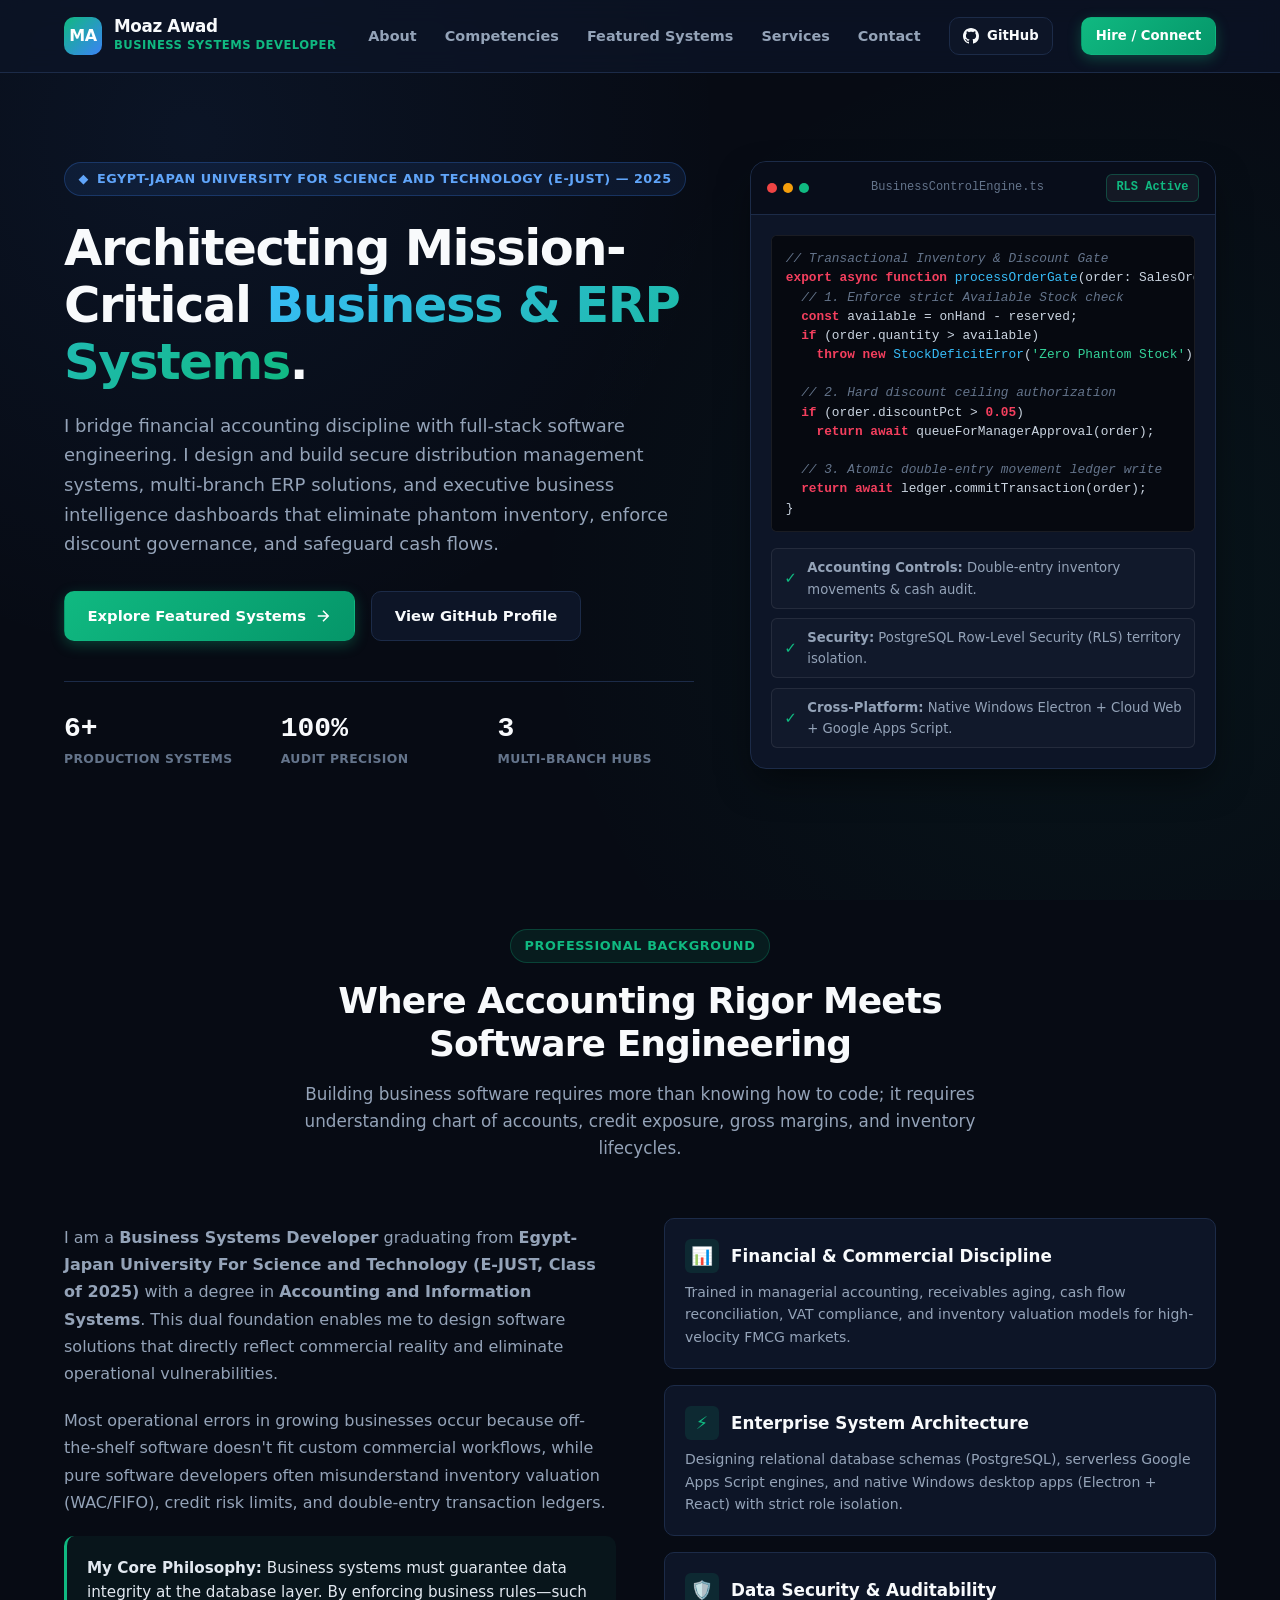
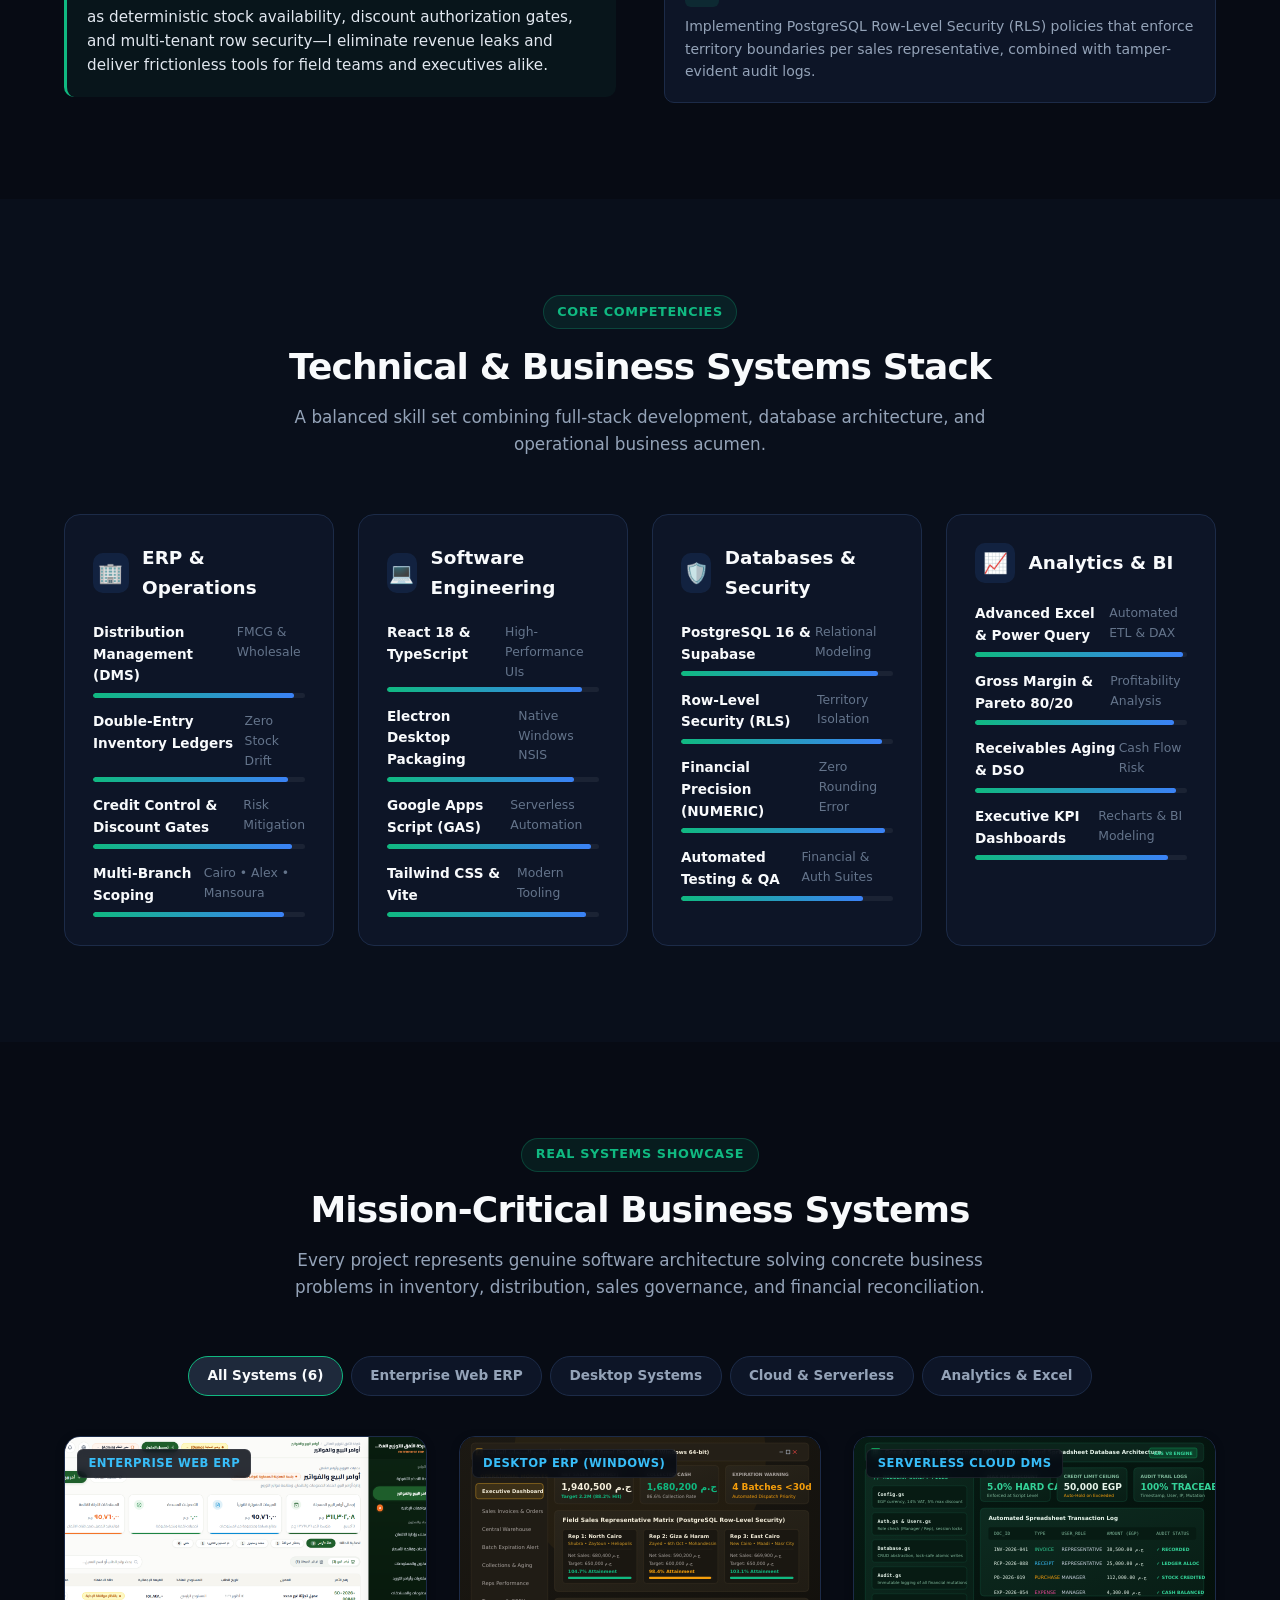
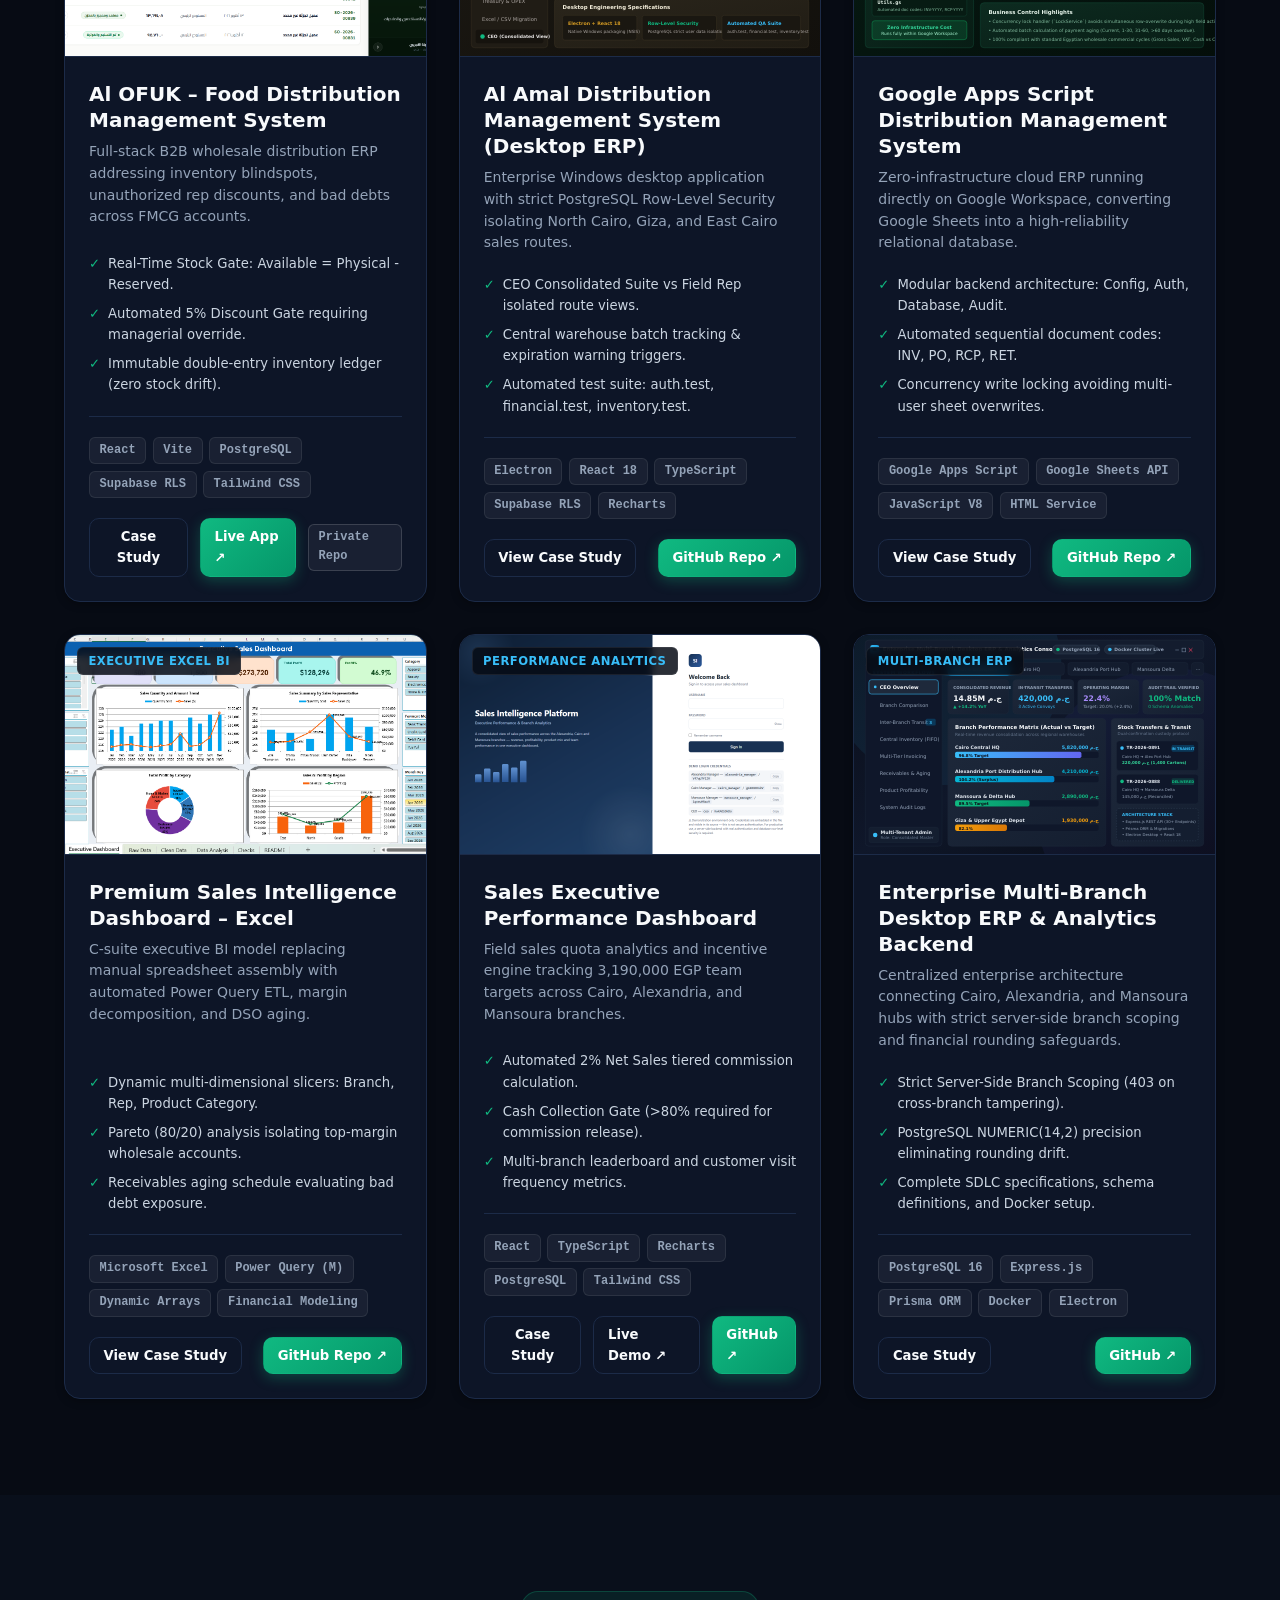
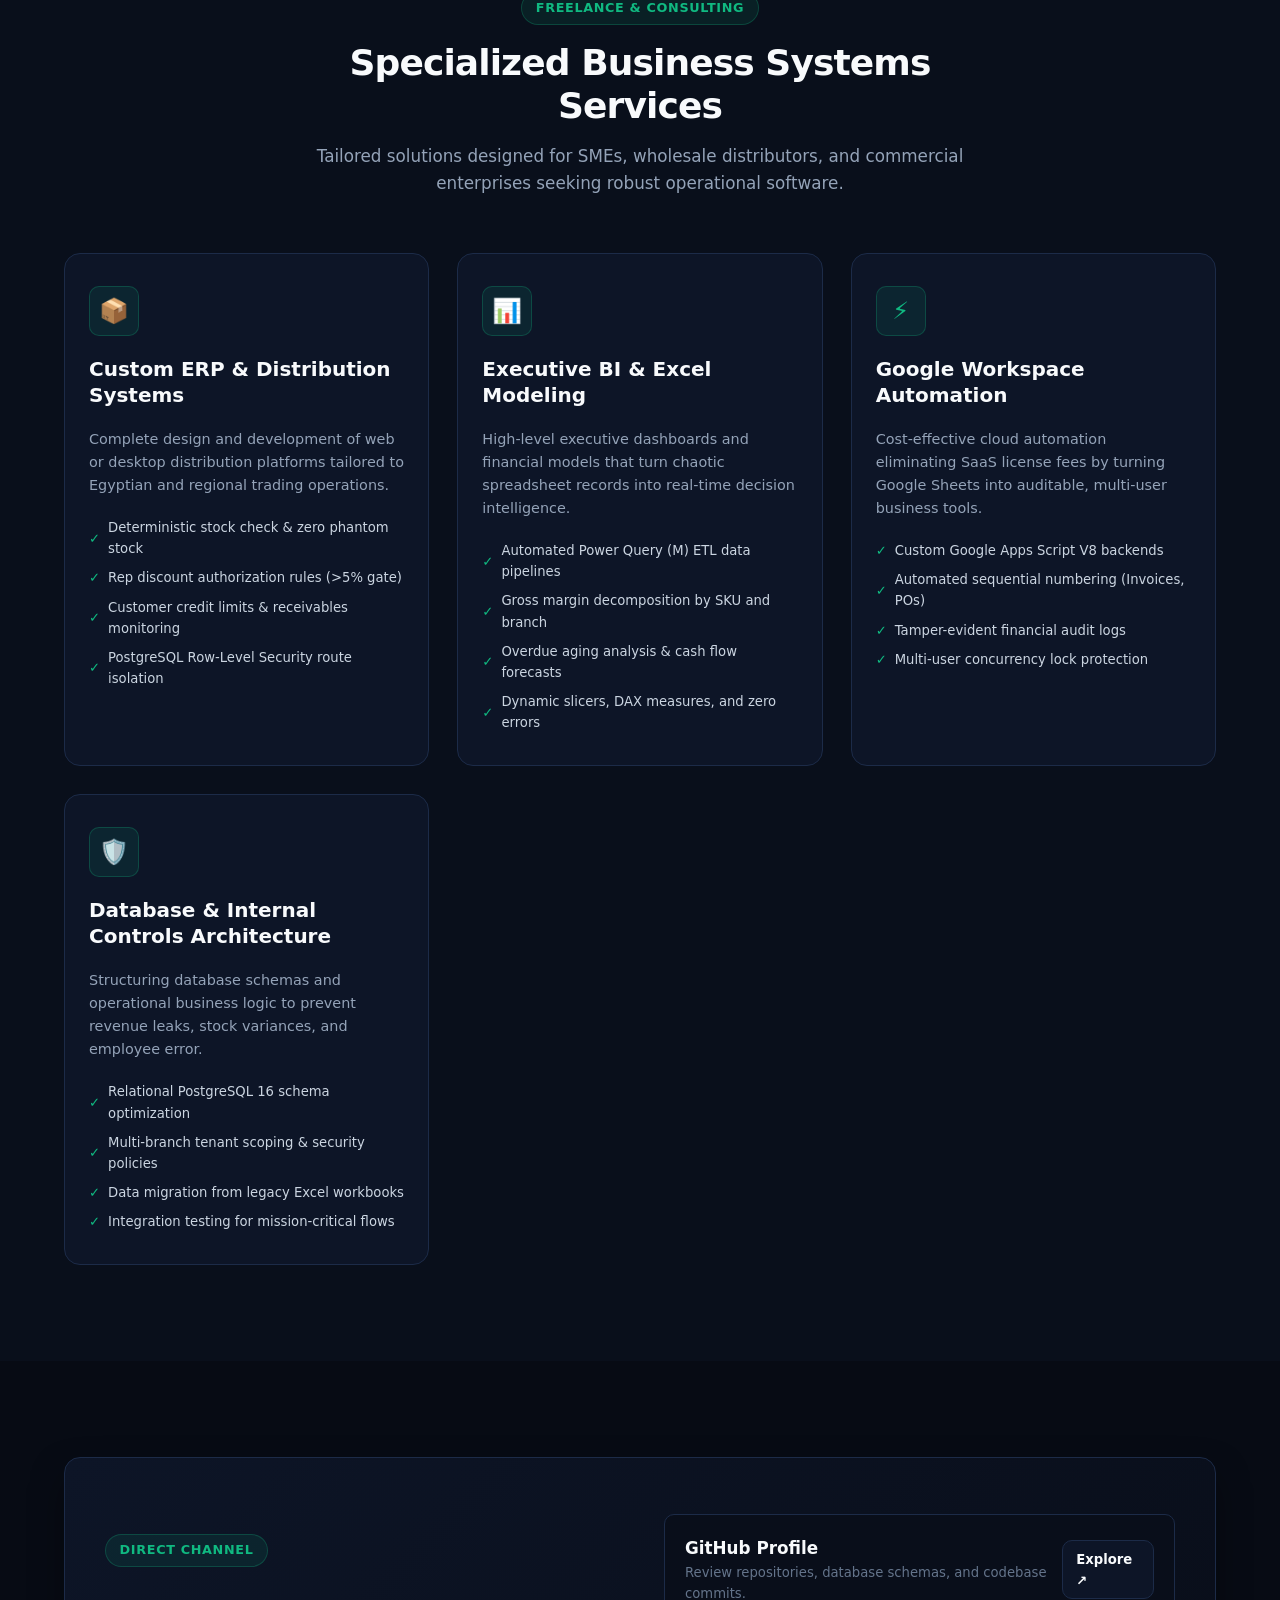
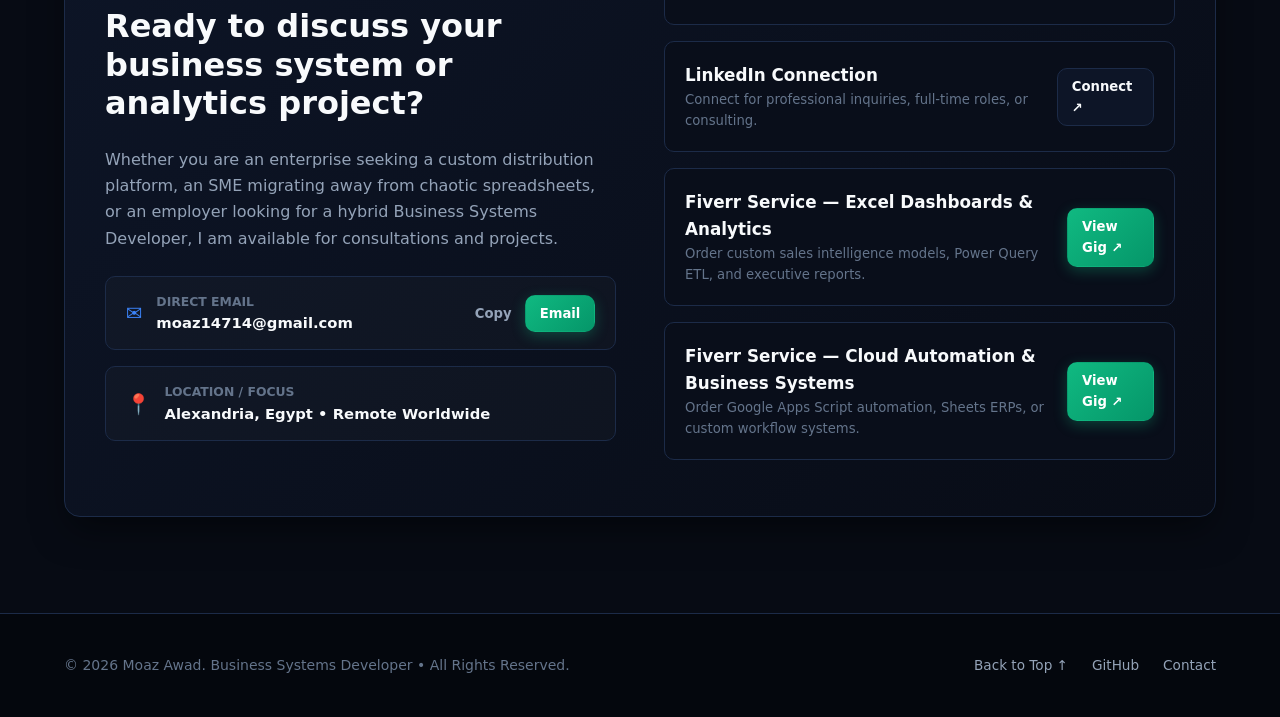
==== commit 9489f0fb: "feat(ui): update distinct thumbnail for Multi-Branch ERP" ====
--- a/index.html
+++ b/index.html
@@ -588,7 +588,7 @@
         <!-- Project 6: Egypt Multi-Branch Enterprise ERP -->
         <article class="project-card" data-category="desktop">
           <div class="project-thumbnail-wrapper">
-            <img src="assets/images/al-amal-preview.svg" alt="Enterprise Multi-Branch Desktop ERP" class="project-thumbnail" loading="lazy">
+            <img src="assets/images/egypt-erp-preview.svg" alt="Enterprise Multi-Branch Desktop ERP" class="project-thumbnail" loading="lazy">
             <span class="project-type-tag">Multi-Branch ERP</span>
           </div>
           <div class="project-body">
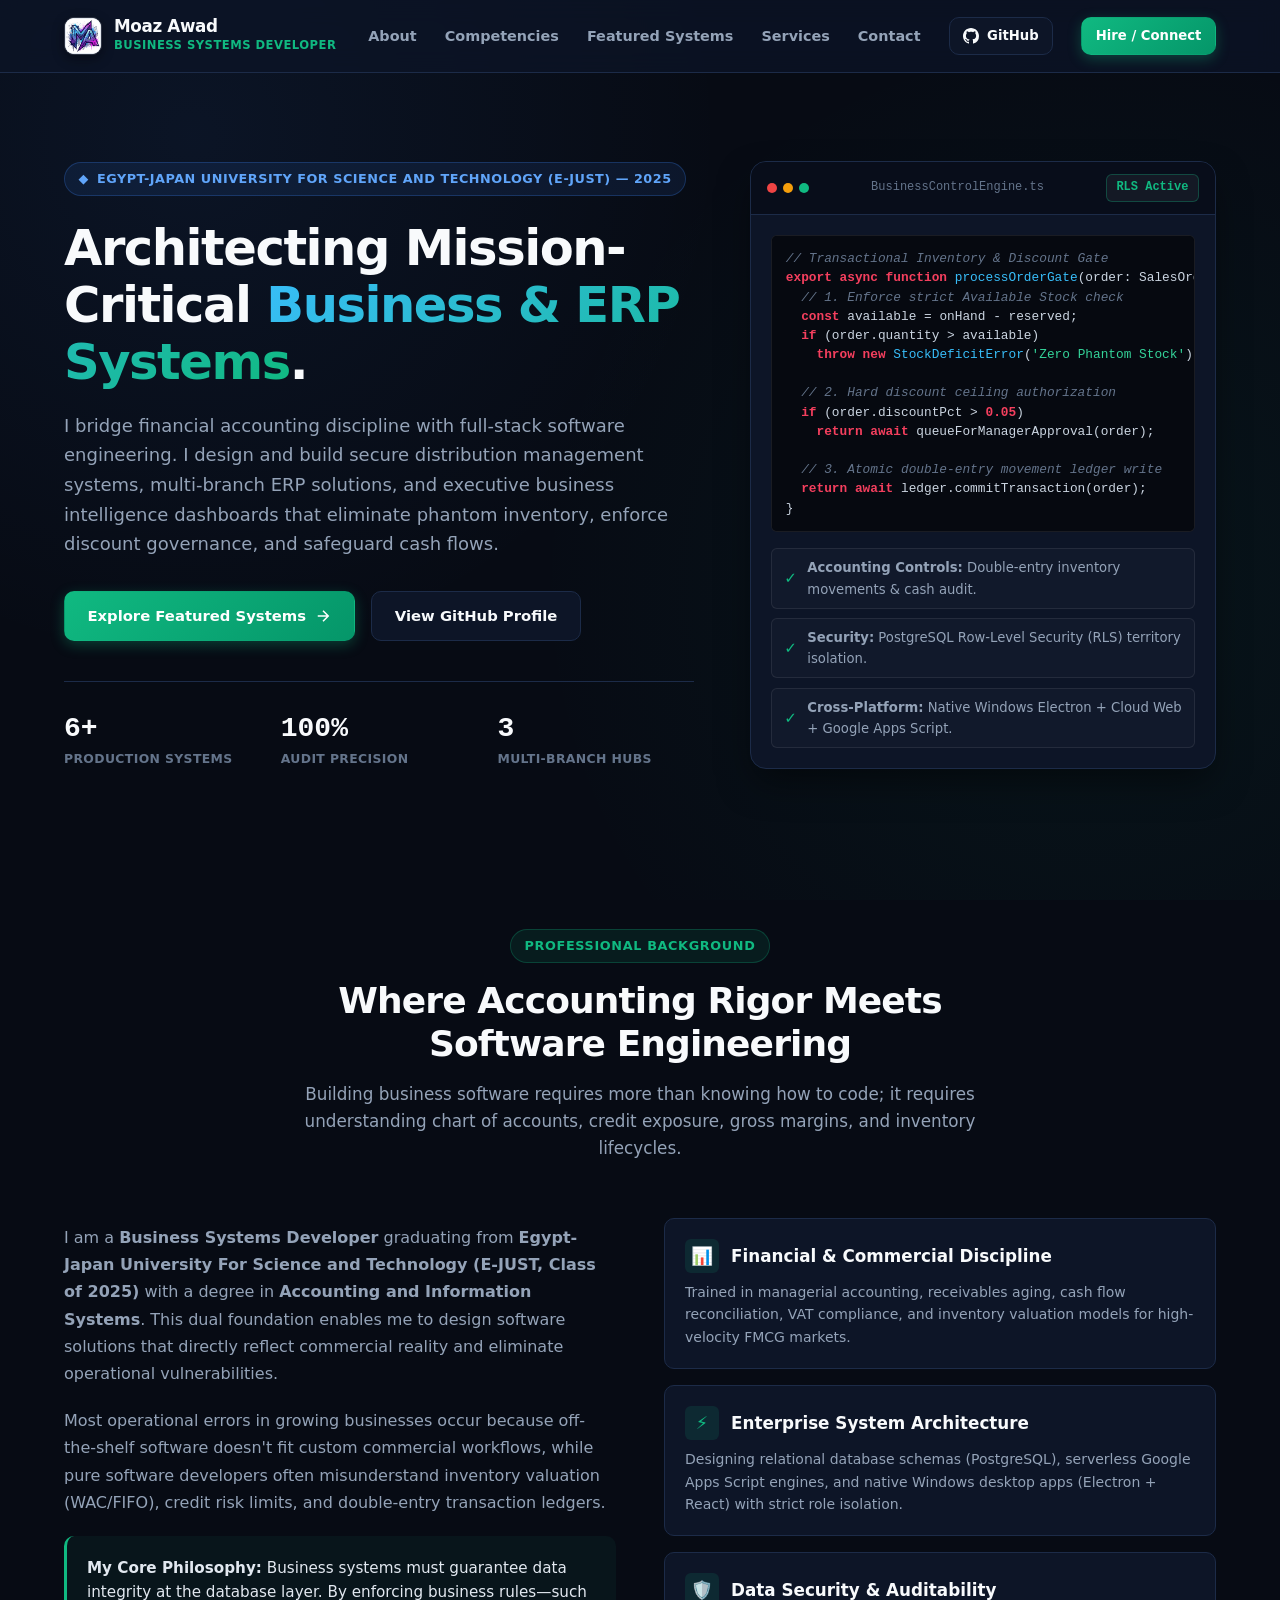
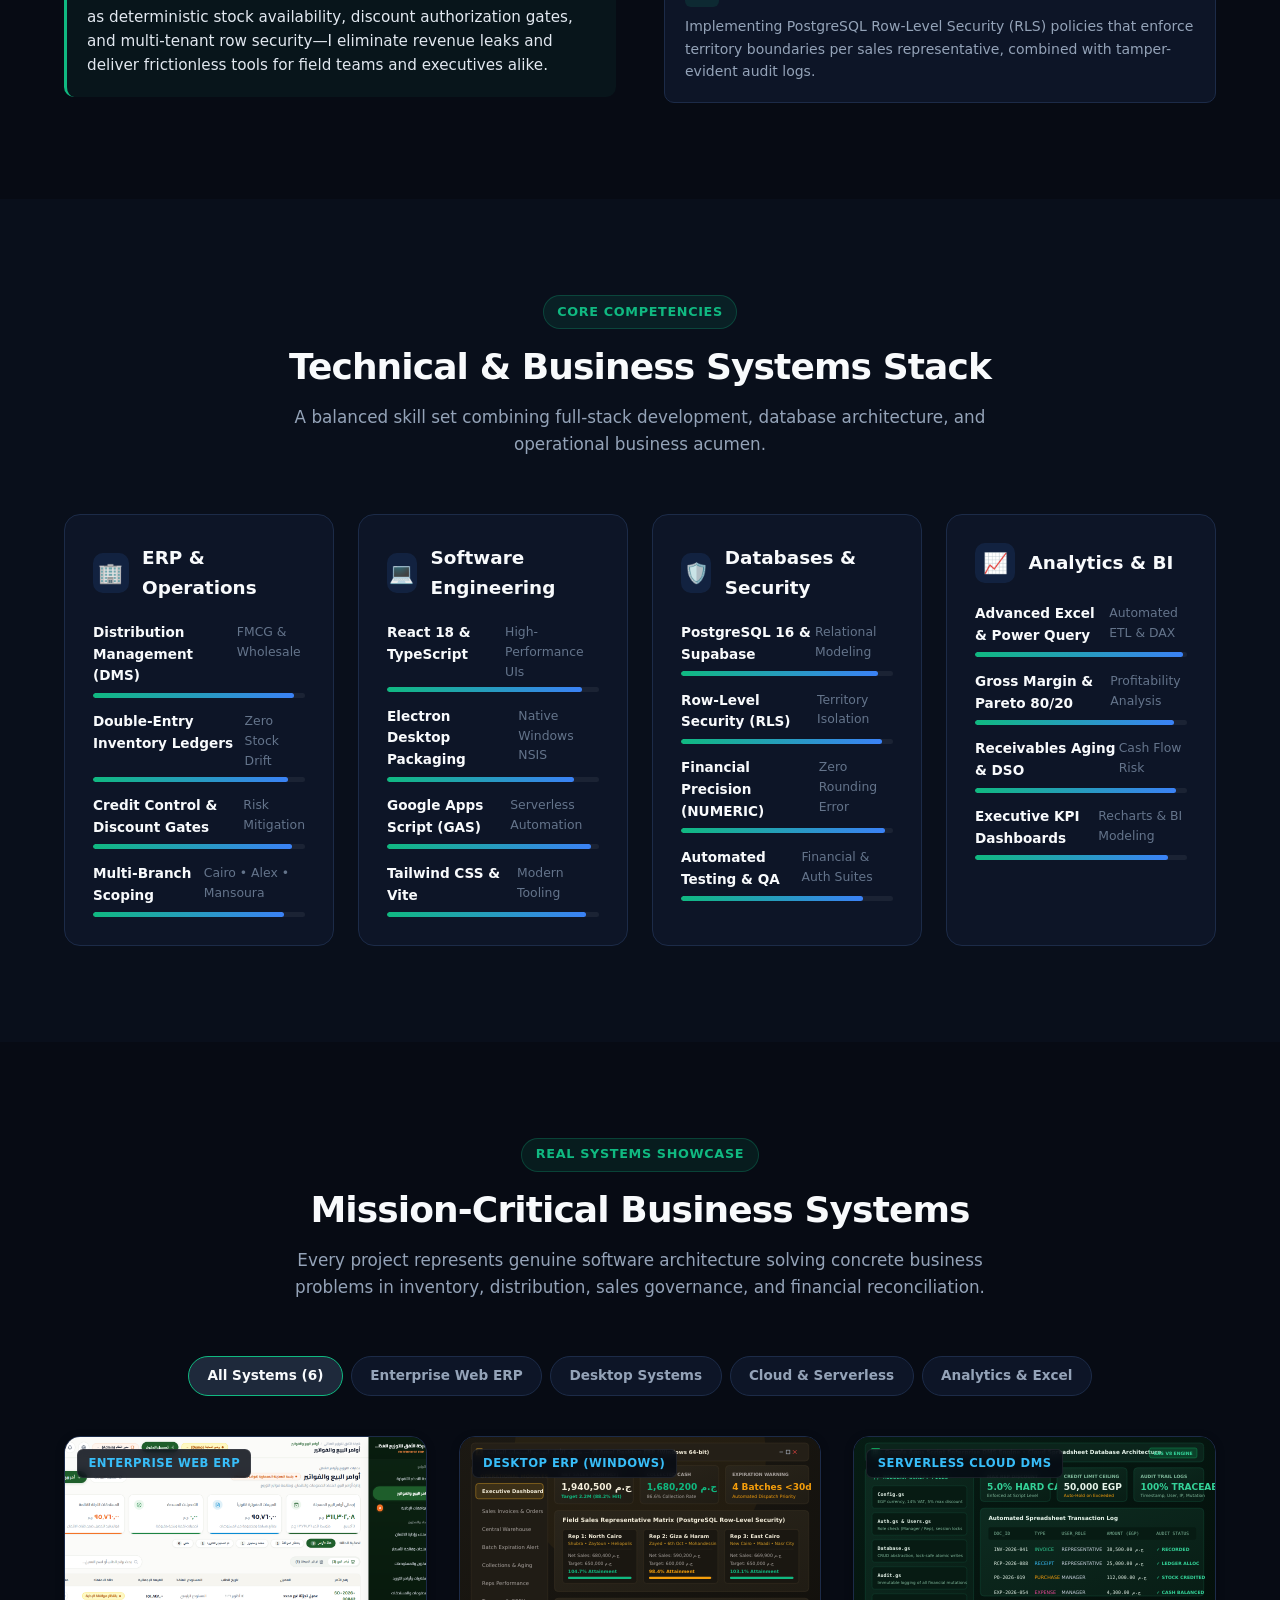
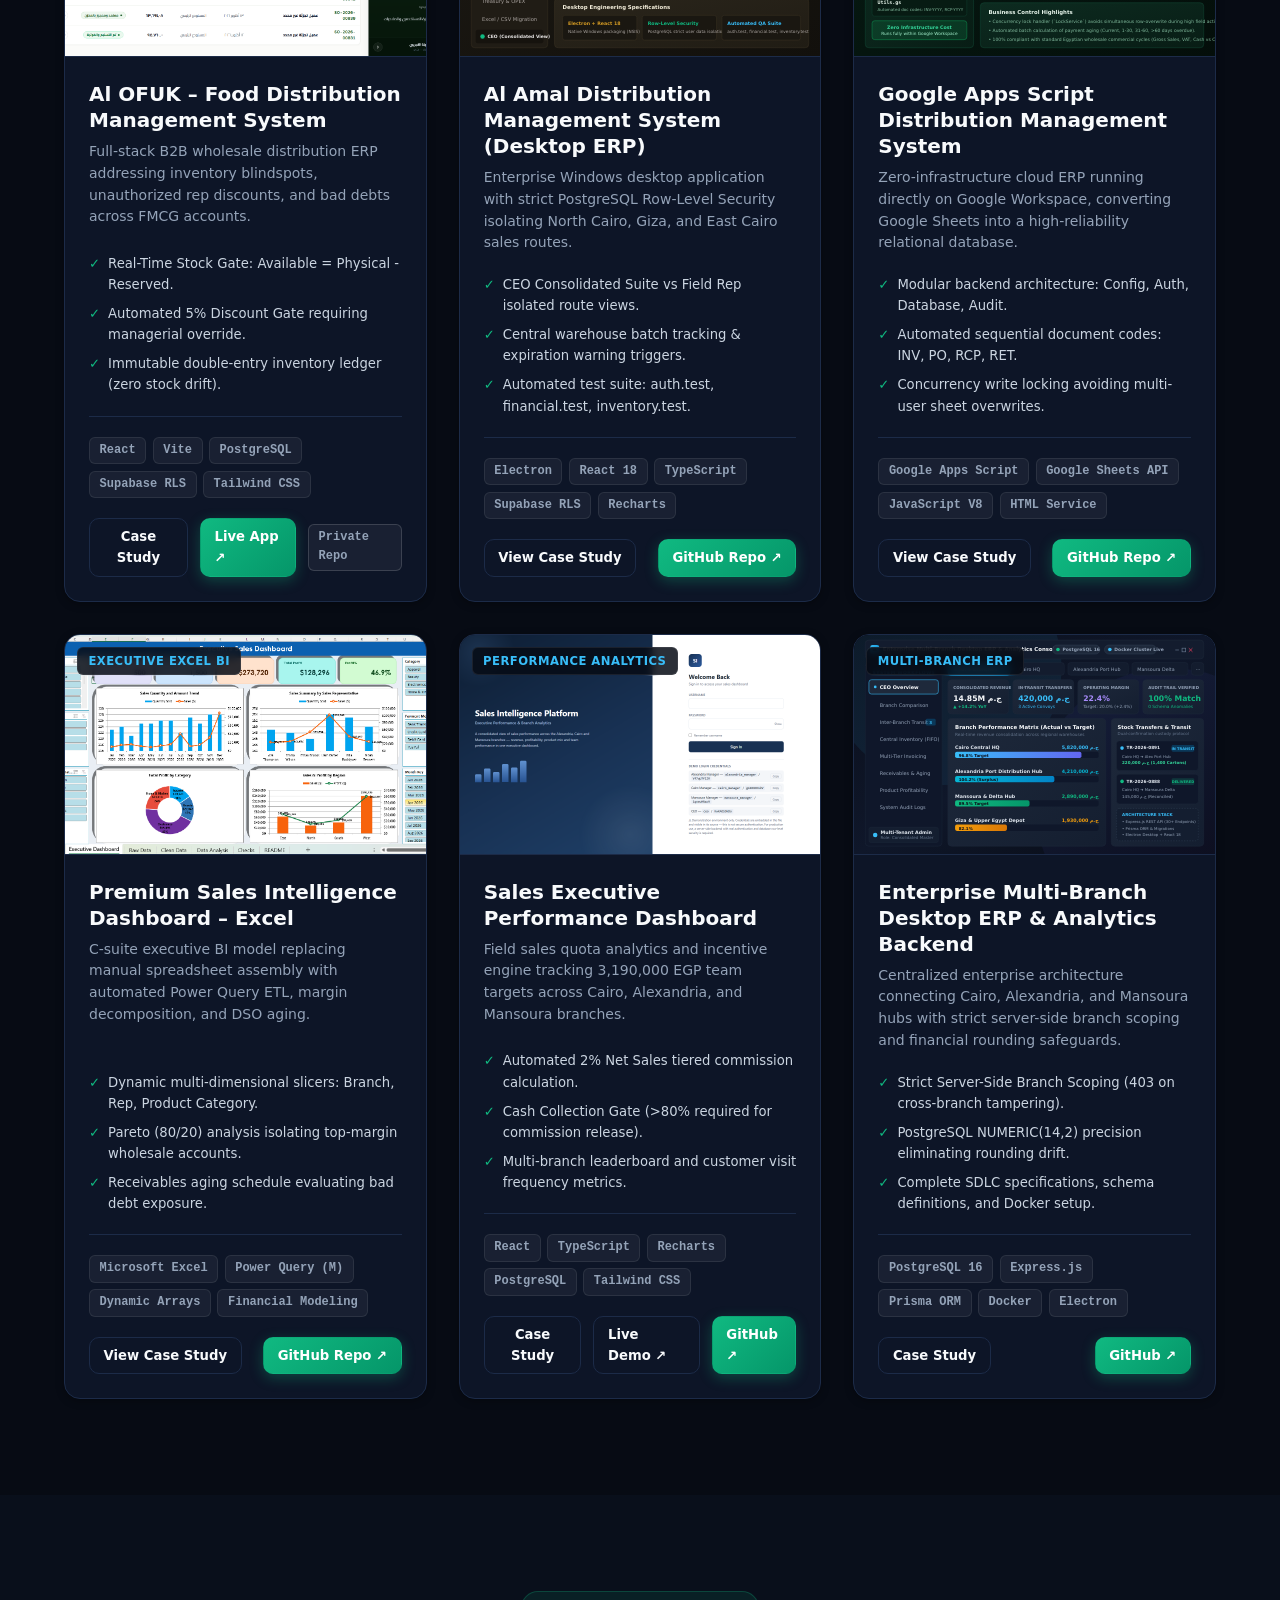
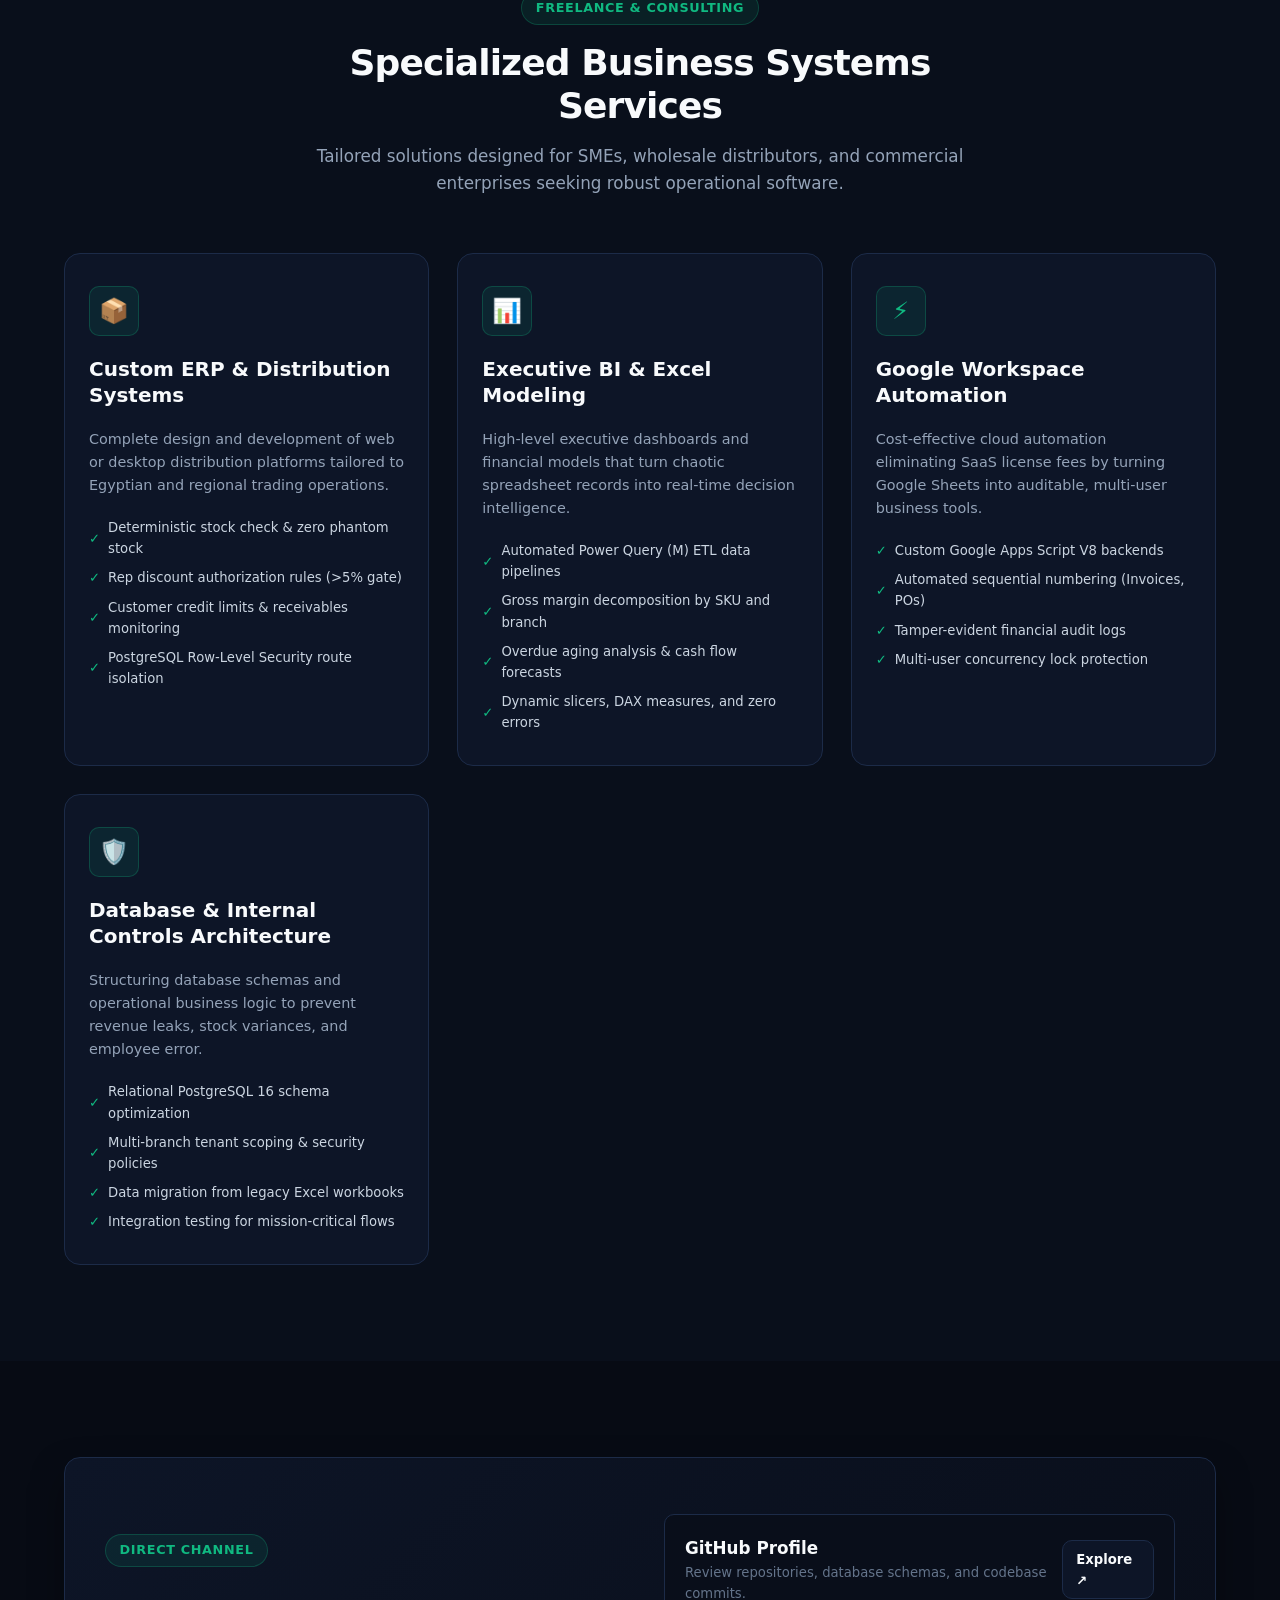
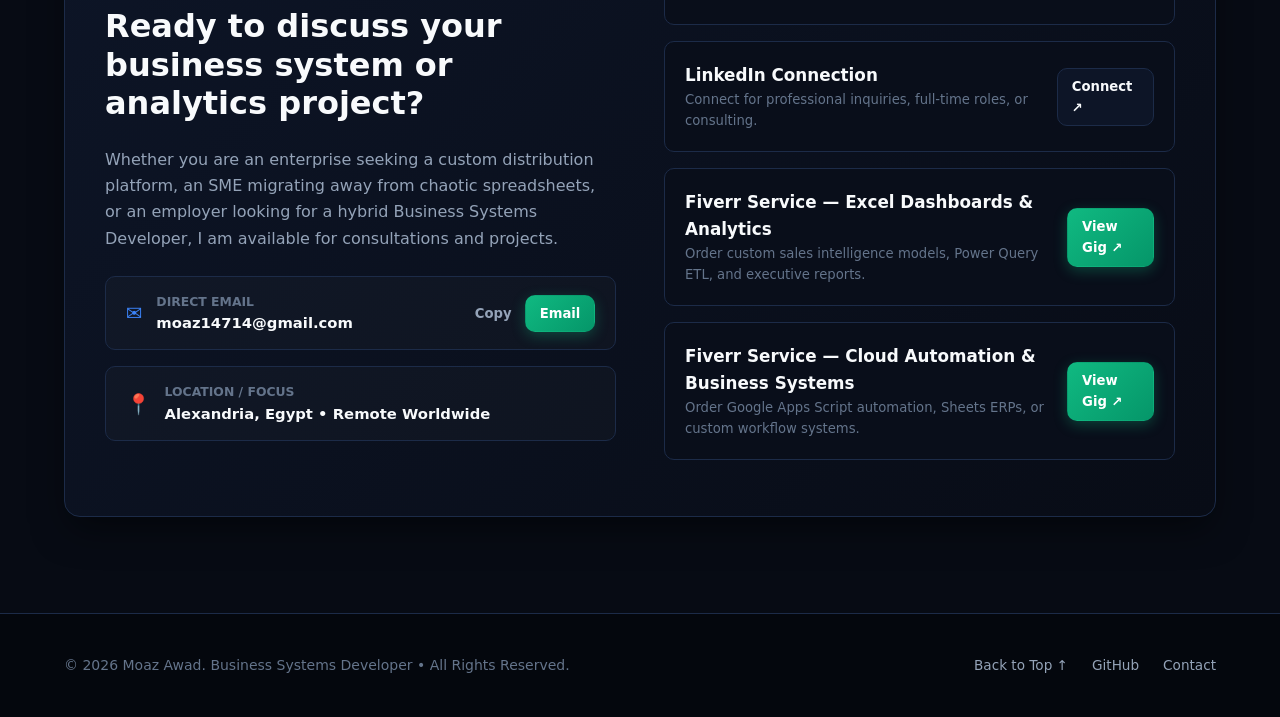
==== commit 68eabf56: "feat(branding): integrate official MA cyber tech logo as favicon and brand mark" ====
--- a/index.html
+++ b/index.html
@@ -20,8 +20,11 @@
   <meta property="og:description" content="Bridging accounting rigor and full-stack software engineering to architect secure, scalable business management systems.">
   <meta property="og:image" content="assets/images/al-ofok-preview.svg">
 
-  <!-- Favicon -->
+  <!-- Favicon Suite -->
   <link rel="icon" type="image/svg+xml" href="favicon.svg">
+  <link rel="icon" type="image/png" sizes="32x32" href="favicon.png">
+  <link rel="icon" type="image/x-icon" href="favicon.ico">
+  <link rel="apple-touch-icon" sizes="180x180" href="assets/images/branding/favicon-180.png">
 
   <!-- Stylesheet -->
   <link rel="stylesheet" href="css/style.css">
@@ -34,7 +37,7 @@
   <header class="site-header">
     <div class="container nav-container">
       <a href="#hero" class="brand-logo" aria-label="Moaz Awad Home">
-        <div class="logo-badge">MA</div>
+        <img src="favicon.svg" alt="Moaz Awad Brand Mark" class="brand-logo-img" width="38" height="38">
         <div class="brand-text">
           <span class="brand-name">Moaz Awad</span>
           <span class="brand-role">Business Systems Developer</span>
--- a/css/style.css
+++ b/css/style.css
@@ -227,6 +227,15 @@
   font-weight: 800;
   color: #ffffff;
   font-size: 1rem;
+}
+
+.brand-logo-img {
+  width: 38px;
+  height: 38px;
+  border-radius: var(--radius-md);
+  object-fit: cover;
+  box-shadow: 0 4px 12px rgba(0, 0, 0, 0.4);
+  border: 1px solid rgba(255, 255, 255, 0.15);
 }
 
 .brand-text {
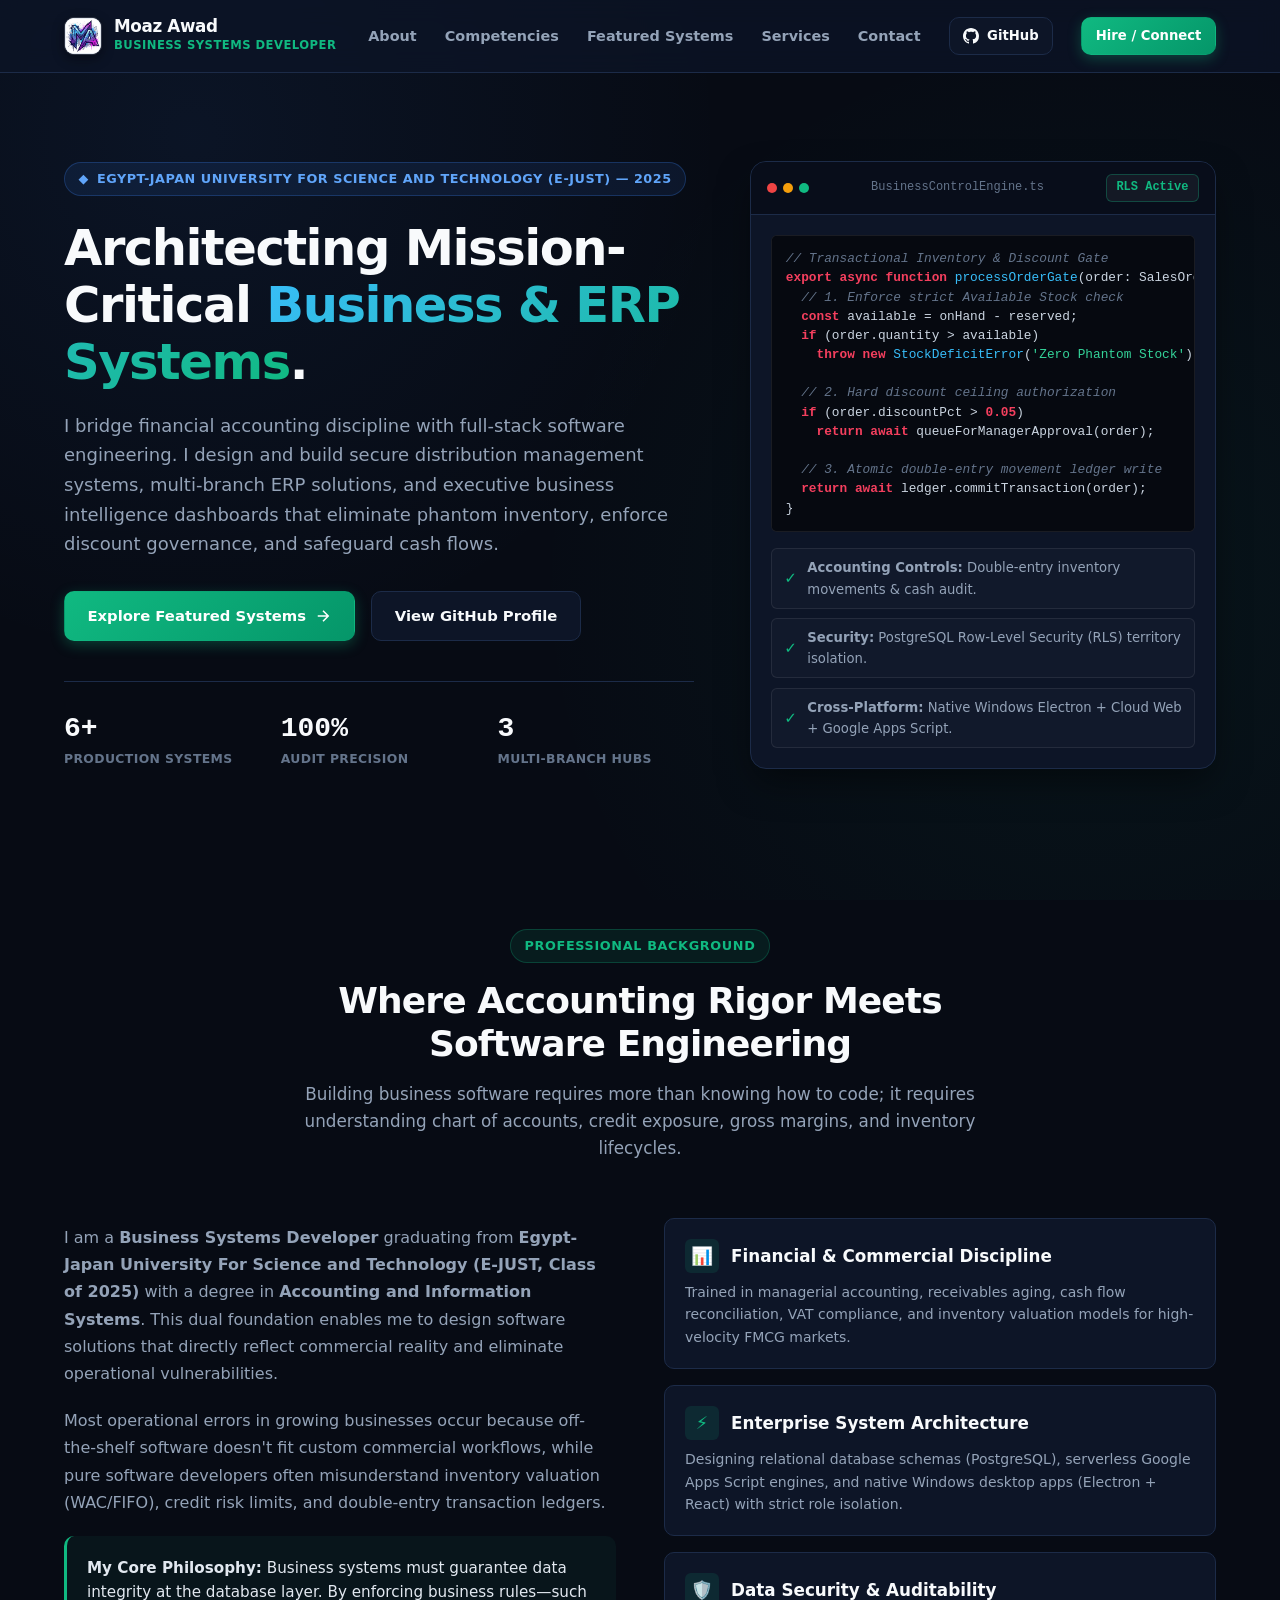
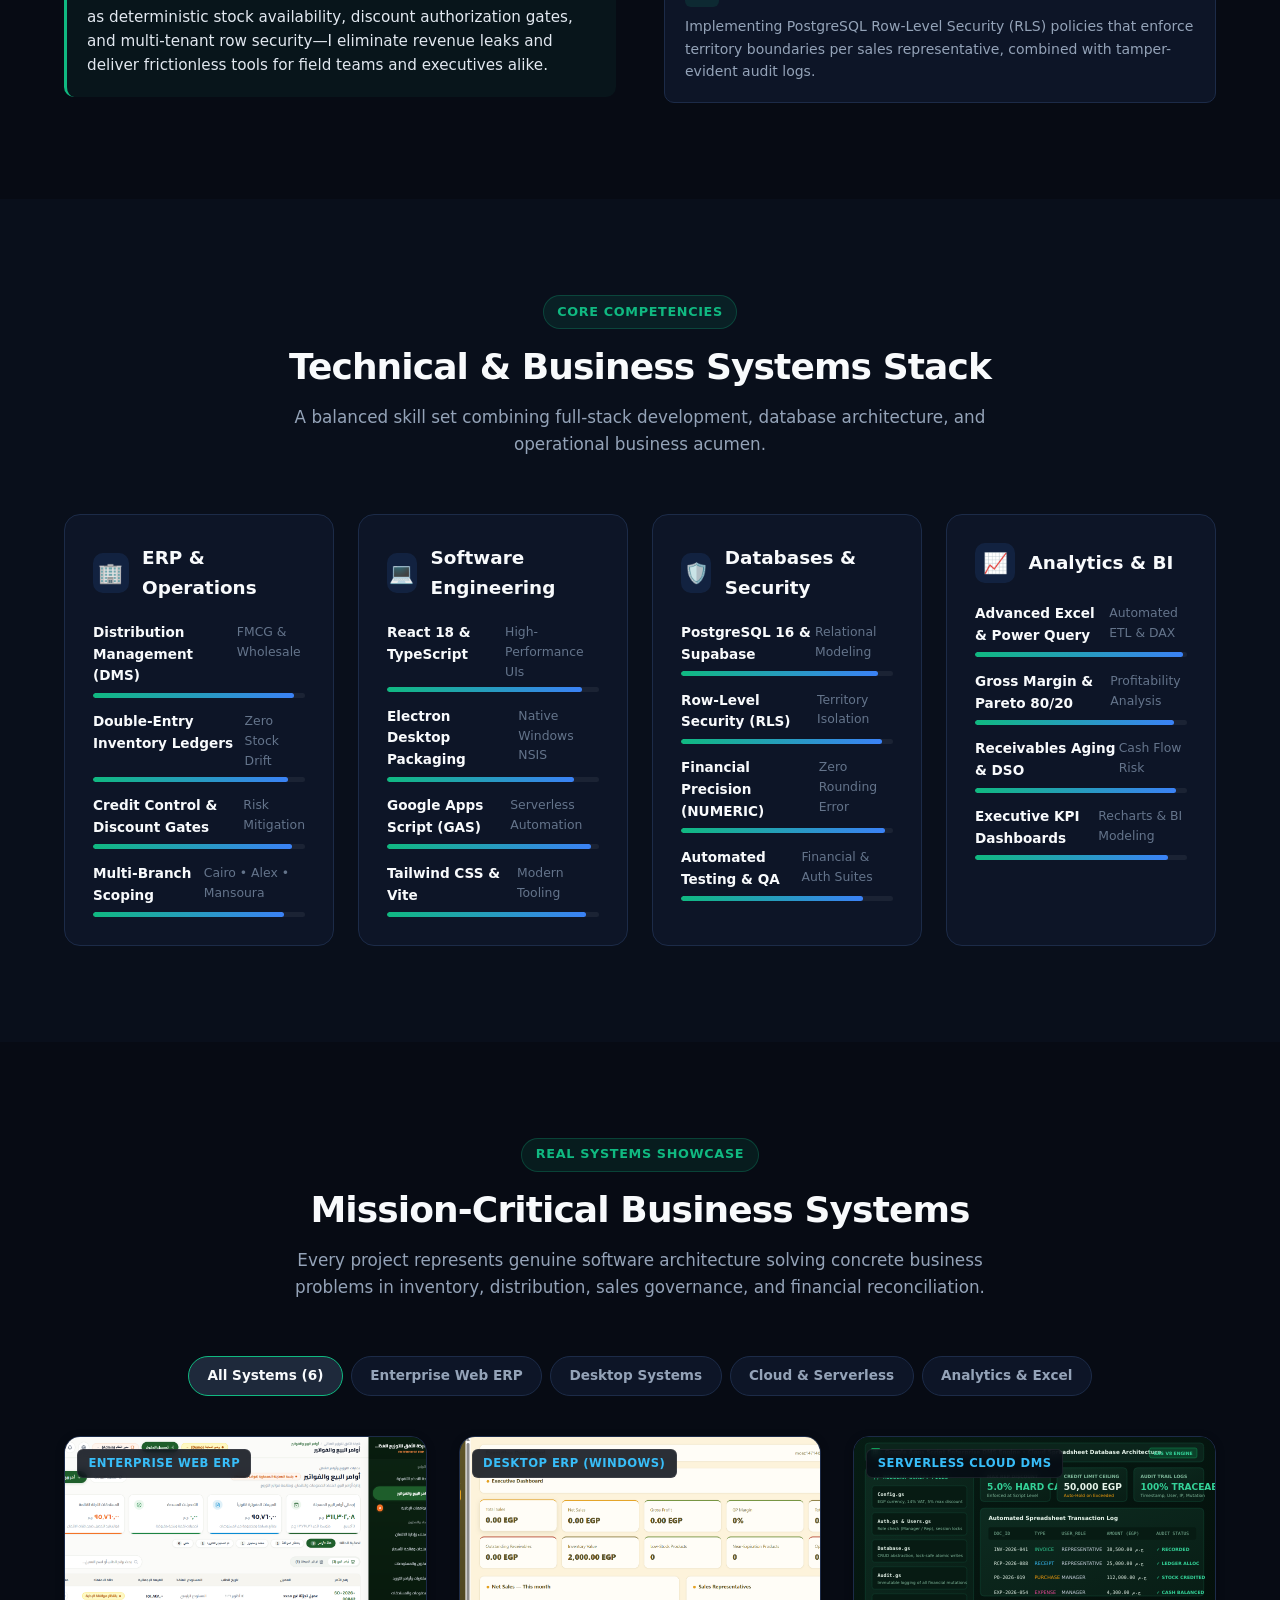
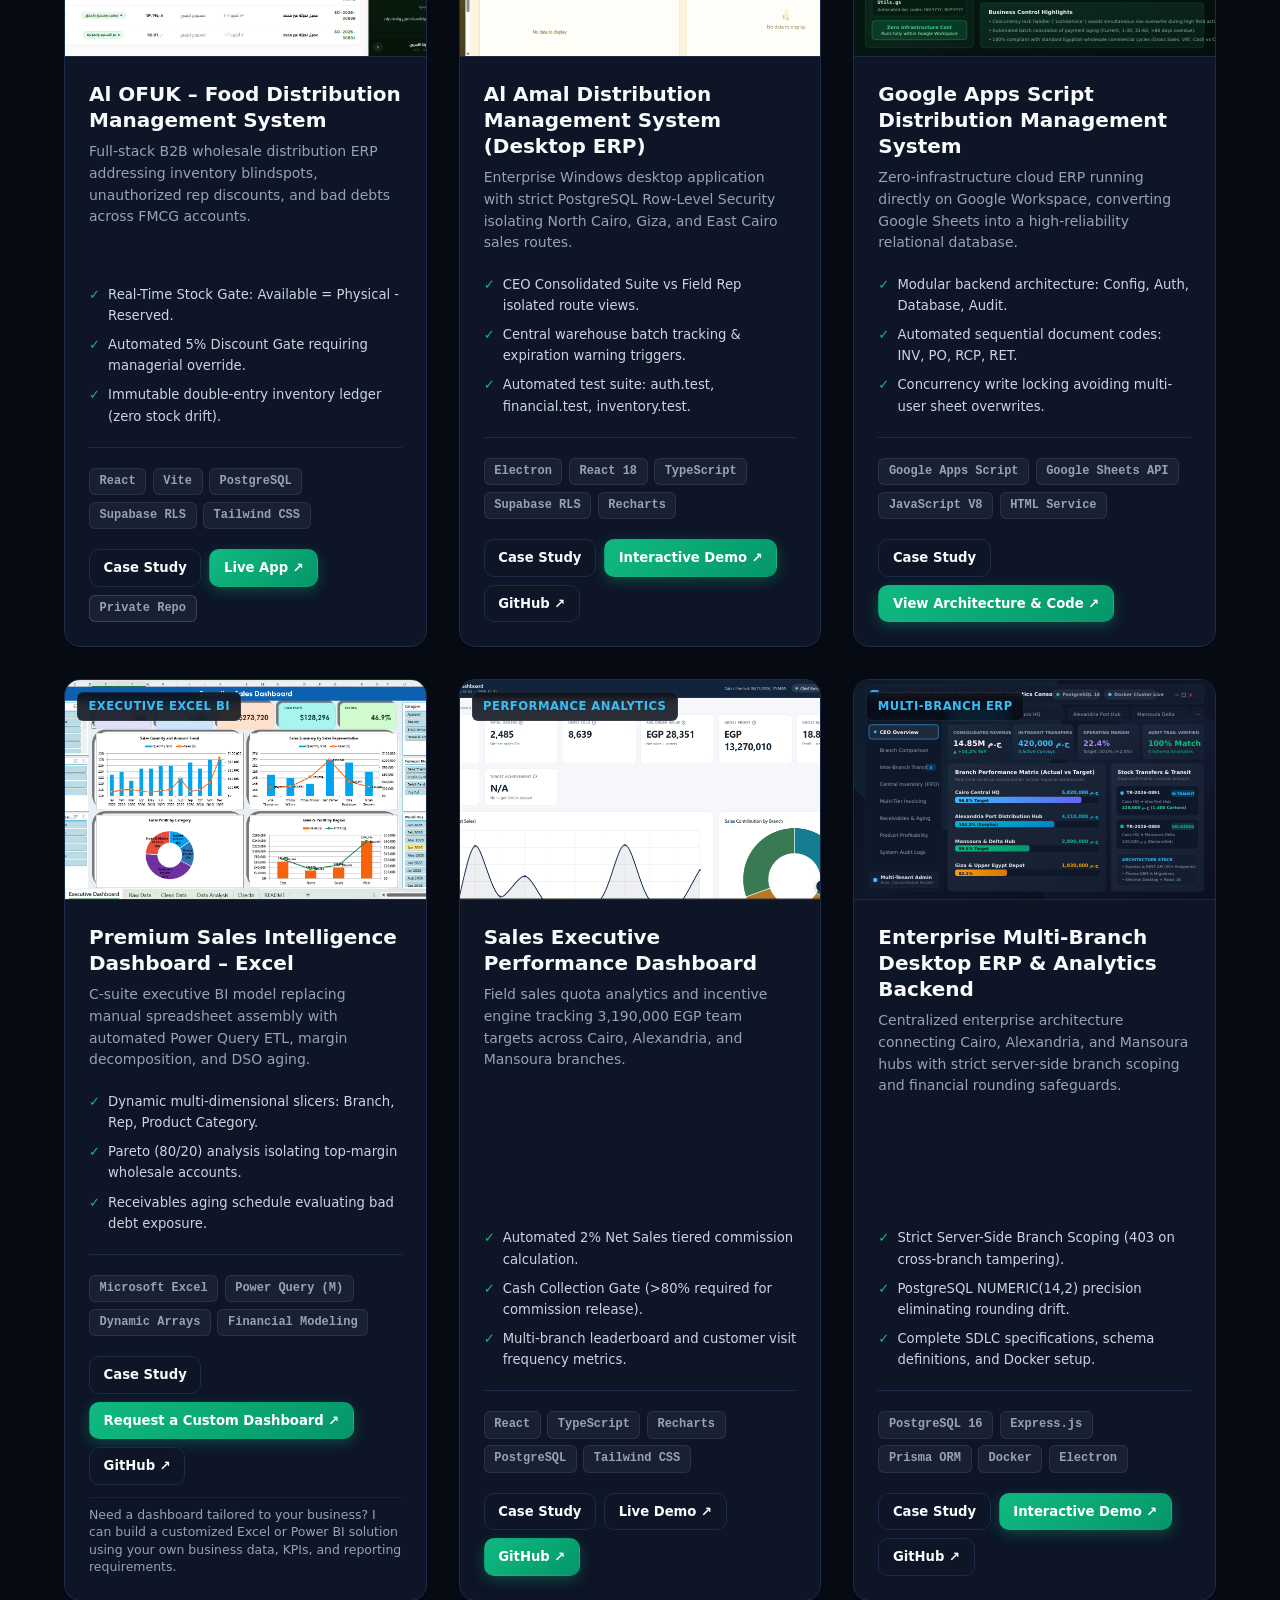
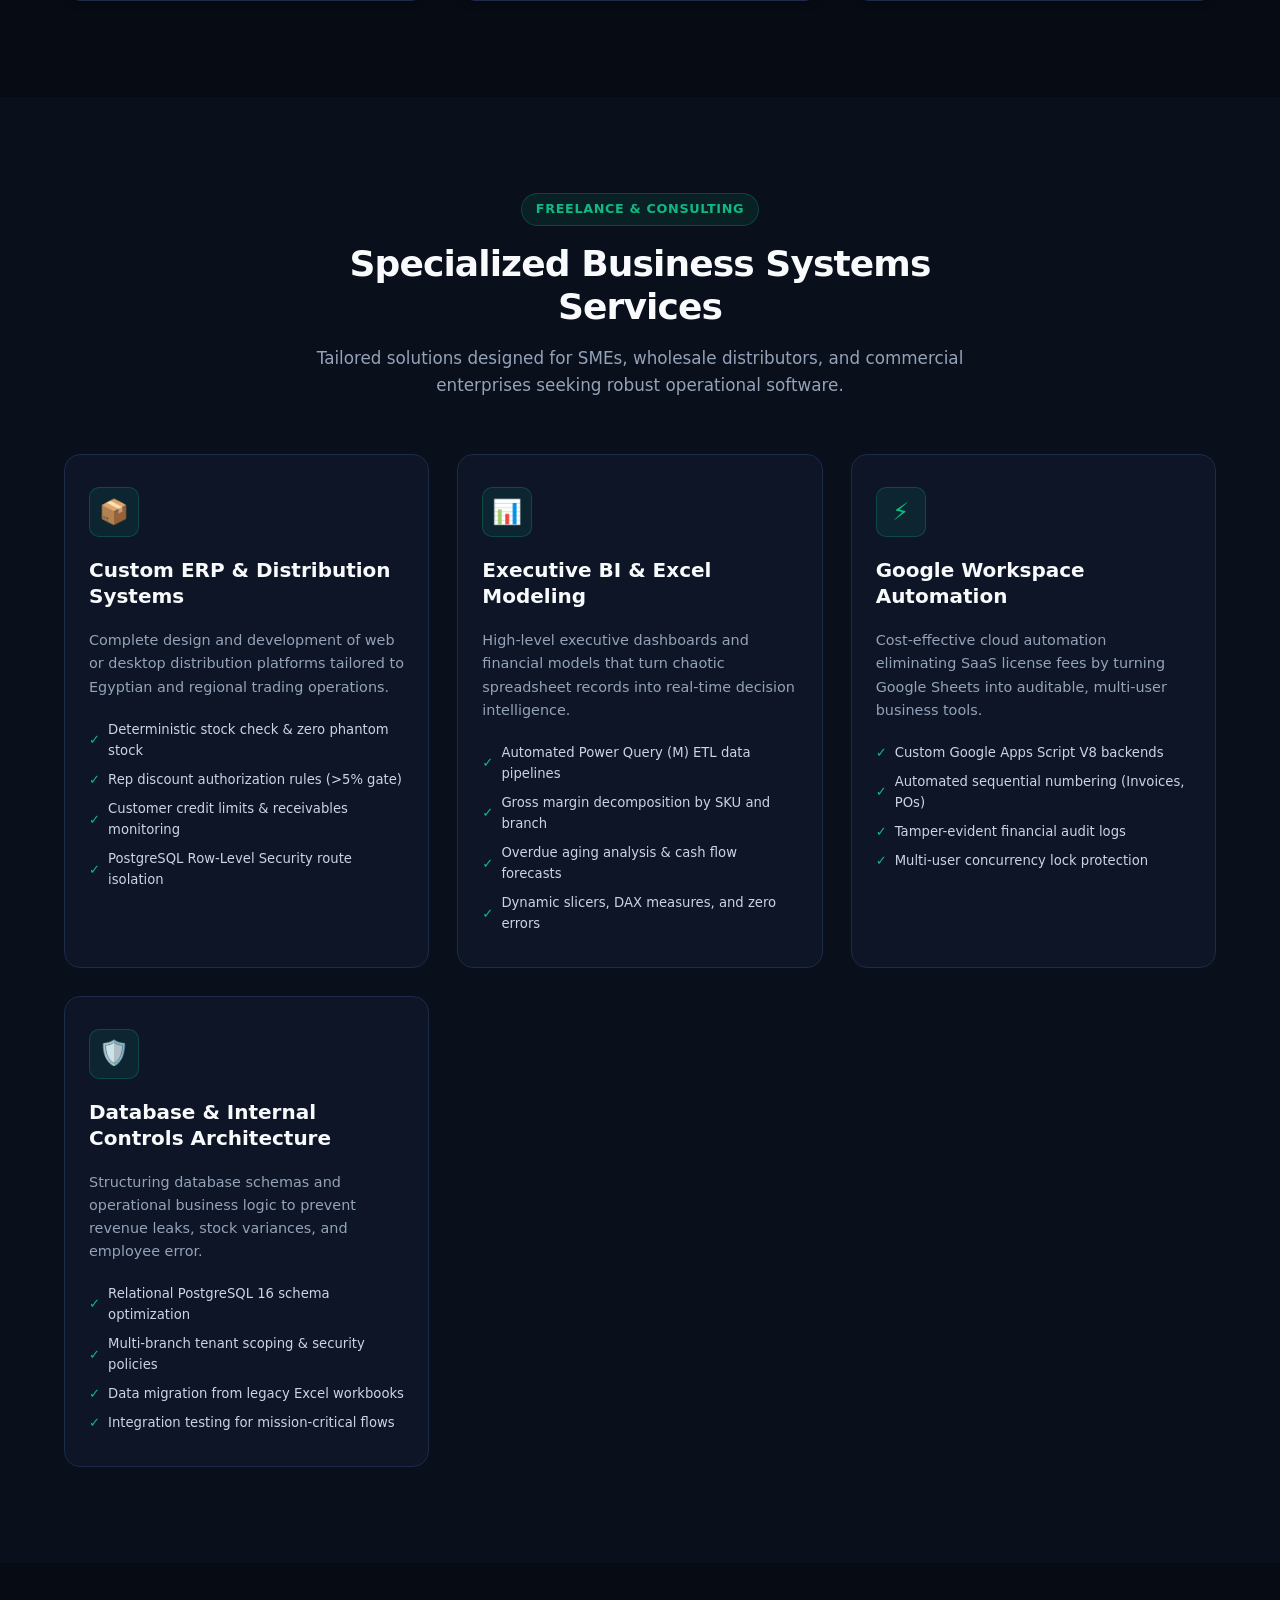
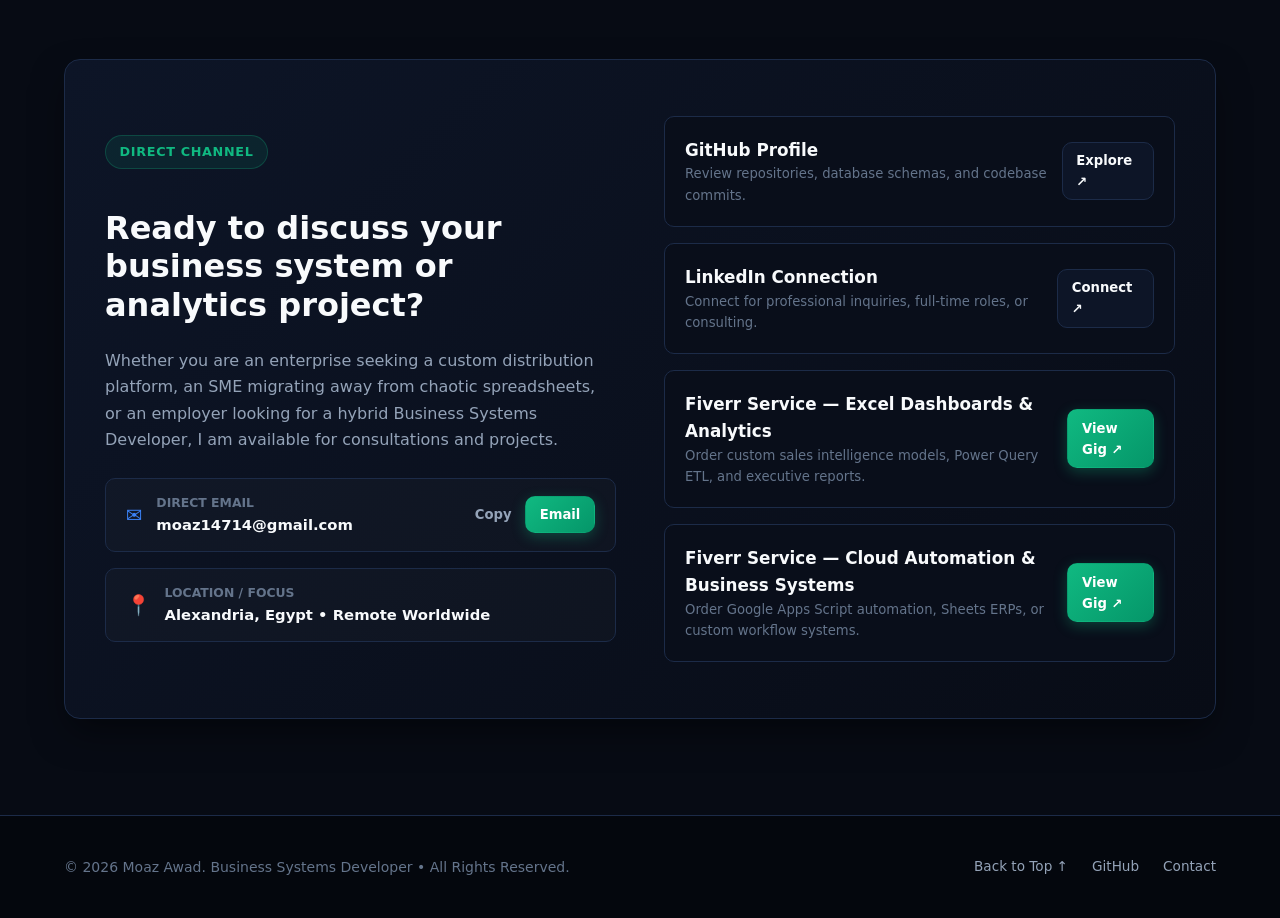
==== commit 3dbeb0a5: "feat: complete production portfolio release with repaired ERP demos and protected Excel model" ====
--- a/index.html
+++ b/index.html
@@ -454,7 +454,7 @@
         <!-- Project 2: Al Amal Desktop ERP -->
         <article class="project-card" data-category="desktop">
           <div class="project-thumbnail-wrapper">
-            <img src="assets/images/al-amal-preview.svg" alt="Al Amal Distribution Management Desktop Application" class="project-thumbnail" loading="lazy">
+            <img src="assets/screenshots/al-amal/01-ceo-executive-dashboard.png" alt="Al Amal Distribution Management Desktop Application" class="project-thumbnail" loading="lazy">
             <span class="project-type-tag">Desktop ERP (Windows)</span>
           </div>
           <div class="project-body">
@@ -476,10 +476,13 @@
             </div>
             <div class="project-footer-actions">
               <button class="btn btn-secondary btn-sm" data-project-id="al-amal-desktop">
-                View Case Study
+                Case Study
               </button>
-              <a href="https://github.com/Moazawad2002/al-amal-desktop" target="_blank" rel="noopener noreferrer" class="btn btn-primary btn-sm">
-                GitHub Repo ↗
+              <a href="demos/al-amal-erp/index.html" target="_blank" rel="noopener noreferrer" class="btn btn-primary btn-sm">
+                Interactive Demo ↗
+              </a>
+              <a href="https://github.com/Moazawad2002/al-amal-desktop" target="_blank" rel="noopener noreferrer" class="btn btn-secondary btn-sm">
+                GitHub ↗
               </a>
             </div>
           </div>
@@ -509,10 +512,10 @@
             </div>
             <div class="project-footer-actions">
               <button class="btn btn-secondary btn-sm" data-project-id="al-amal-dms">
-                View Case Study
+                Case Study
               </button>
               <a href="https://github.com/Moazawad2002/al-amal-dms" target="_blank" rel="noopener noreferrer" class="btn btn-primary btn-sm">
-                GitHub Repo ↗
+                View Architecture &amp; Code ↗
               </a>
             </div>
           </div>
@@ -542,19 +545,25 @@
             </div>
             <div class="project-footer-actions">
               <button class="btn btn-secondary btn-sm" data-project-id="sales-intelligence">
-                View Case Study
+                Case Study
               </button>
-              <a href="https://github.com/Moazawad2002/premium-sales-intelligence-dashboard" target="_blank" rel="noopener noreferrer" class="btn btn-primary btn-sm">
-                GitHub Repo ↗
-              </a>
-            </div>
+              <a href="https://www.fiverr.com/s/VrD0ogx" target="_blank" rel="noopener noreferrer" class="btn btn-primary btn-sm">
+                Request a Custom Dashboard ↗
+              </a>
+              <a href="https://github.com/Moazawad2002/premium-sales-intelligence-dashboard" target="_blank" rel="noopener noreferrer" class="btn btn-secondary btn-sm">
+                GitHub ↗
+              </a>
+            </div>
+            <p class="fiverr-cta-desc" style="font-size: 0.78rem; color: #94a3b8; margin-top: 0.75rem; line-height: 1.4; border-top: 1px solid rgba(255,255,255,0.06); padding-top: 0.5rem;">
+              Need a dashboard tailored to your business? I can build a customized Excel or Power BI solution using your own business data, KPIs, and reporting requirements.
+            </p>
           </div>
         </article>
 
         <!-- Project 5: Sales Executive Performance Dashboard -->
         <article class="project-card" data-category="analytics">
           <div class="project-thumbnail-wrapper">
-            <img src="assets/images/project5-screenshot.png" alt="Sales Executive Performance Dashboard" class="project-thumbnail" loading="lazy">
+            <img src="assets/screenshots/sales-executive/02-executive-performance-overview.png" alt="Sales Executive Performance Dashboard" class="project-thumbnail" loading="lazy">
             <span class="project-type-tag">Performance Analytics</span>
           </div>
           <div class="project-body">
@@ -615,7 +624,10 @@
               <button class="btn btn-secondary btn-sm" data-project-id="egypt-erp">
                 Case Study
               </button>
-              <a href="https://github.com/Moazawad2002/egypt-distribution-erp" target="_blank" rel="noopener noreferrer" class="btn btn-primary btn-sm">
+              <a href="demos/egypt-multi-branch-erp/index.html" target="_blank" rel="noopener noreferrer" class="btn btn-primary btn-sm">
+                Interactive Demo ↗
+              </a>
+              <a href="https://github.com/Moazawad2002/egypt-distribution-erp" target="_blank" rel="noopener noreferrer" class="btn btn-secondary btn-sm">
                 GitHub ↗
               </a>
             </div>
@@ -764,7 +776,7 @@
             </a>
 
             <!-- Fiverr Action 1 -->
-            <a href="https://www.fiverr.com/s/Bb8WZBW" target="_blank" rel="noopener noreferrer" class="profile-card-action">
+            <a href="https://www.fiverr.com/s/VrD0ogx" target="_blank" rel="noopener noreferrer" class="profile-card-action">
               <div>
                 <div class="profile-action-title">Fiverr Service — Excel Dashboards &amp; Analytics</div>
                 <div class="profile-action-desc">Order custom sales intelligence models, Power Query ETL, and executive reports.</div>
@@ -802,6 +814,7 @@
       <div class="modal-content-body">
         <div class="modal-image-container">
           <img id="modal-image" src="" alt="System Interface" loading="lazy">
+          <div id="modal-gallery-strip" class="modal-gallery-strip"></div>
         </div>
 
         <div>
@@ -830,10 +843,10 @@
         </div>
 
         <div style="display: flex; justify-content: flex-end; gap: 0.5rem; padding-top: 1rem; border-top: 1px solid var(--border);">
-          <a id="modal-demo-link" href="#" target="_blank" rel="noopener noreferrer" class="btn btn-secondary btn-sm" style="display: none;">
-            Launch Interactive Dashboard ↗
+          <a id="modal-demo-link" href="#" target="_blank" rel="noopener noreferrer" class="btn btn-primary btn-sm" style="display: none;">
+            Launch Live Interactive Demo ↗
           </a>
-          <a id="modal-github-link" href="#" target="_blank" rel="noopener noreferrer" class="btn btn-primary btn-sm">
+          <a id="modal-github-link" href="#" target="_blank" rel="noopener noreferrer" class="btn btn-secondary btn-sm">
             Inspect Repository on GitHub ↗
           </a>
         </div>
--- a/css/style.css
+++ b/css/style.css
@@ -787,8 +787,9 @@
 .project-footer-actions {
   display: flex;
   align-items: center;
-  justify-content: space-between;
-  gap: 0.75rem;
+  justify-content: flex-start;
+  flex-wrap: wrap;
+  gap: 0.5rem;
 }
 
 /* Services Section */
@@ -1107,6 +1108,33 @@
   border-radius: var(--radius-md);
   overflow: hidden;
   border: 1px solid var(--border);
+}
+
+.modal-gallery-strip {
+  display: flex;
+  gap: 0.5rem;
+  overflow-x: auto;
+  padding: 0.5rem 0;
+  scrollbar-width: thin;
+}
+
+.modal-gallery-thumb {
+  width: 72px;
+  height: 48px;
+  border-radius: var(--radius-sm);
+  border: 1px solid var(--border);
+  object-fit: cover;
+  cursor: pointer;
+  opacity: 0.65;
+  transition: all var(--transition-fast);
+  flex-shrink: 0;
+}
+
+.modal-gallery-thumb:hover,
+.modal-gallery-thumb.active {
+  opacity: 1;
+  border-color: #38bdf8;
+  transform: scale(1.04);
 }
 
 .modal-section-title {
